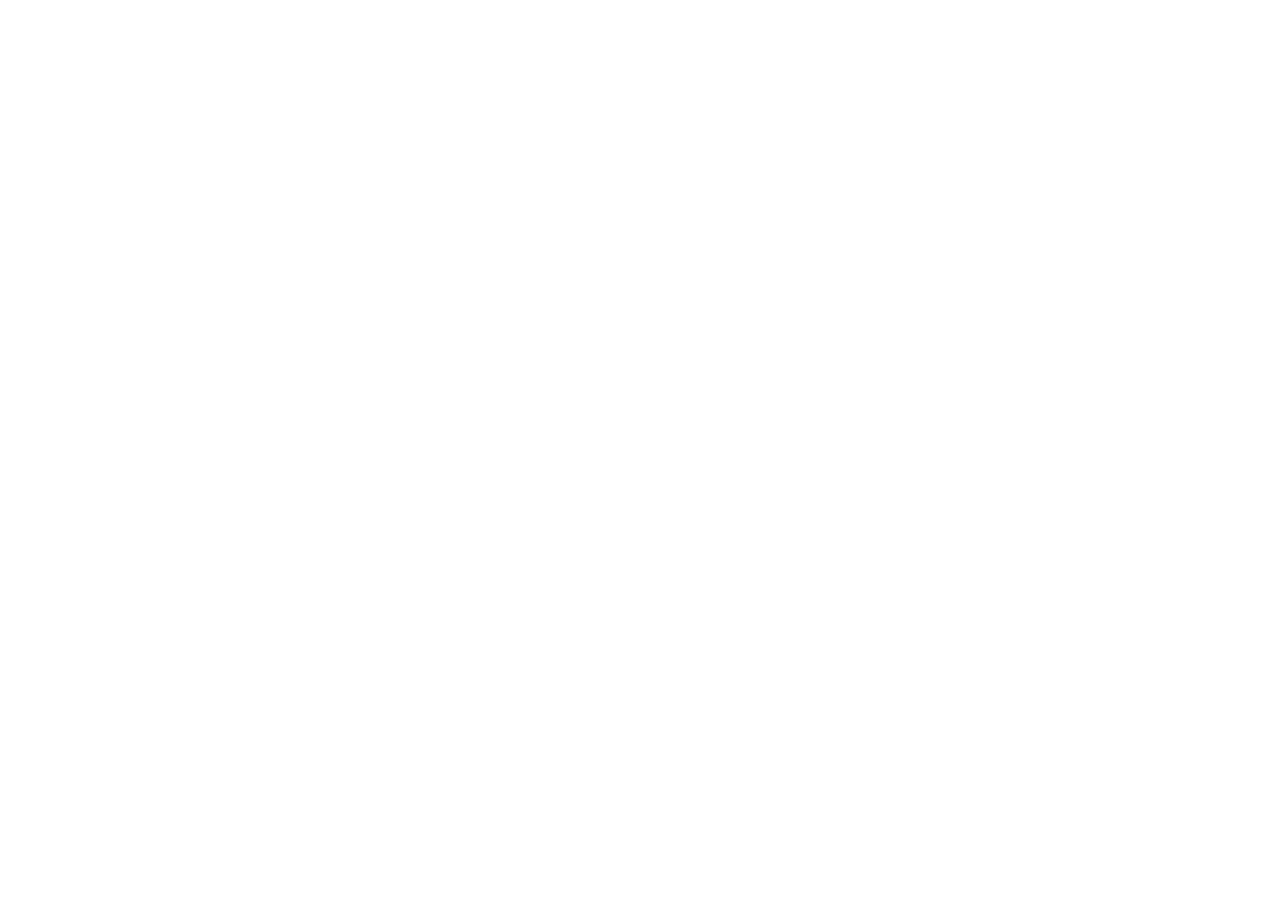
==== index.html @ 22cfd783 "first commit" ====
<!DOCTYPE html>
<html lang="fr">
<head>
    <meta charset="UTF-8">
    <meta http-equiv="X-UA-Compatible" content="IE=edge">
    <meta name="viewport" content="width=device-width, initial-scale=1.0">
    <title>Document</title>
</head>
<body>
    
</body>
</html>
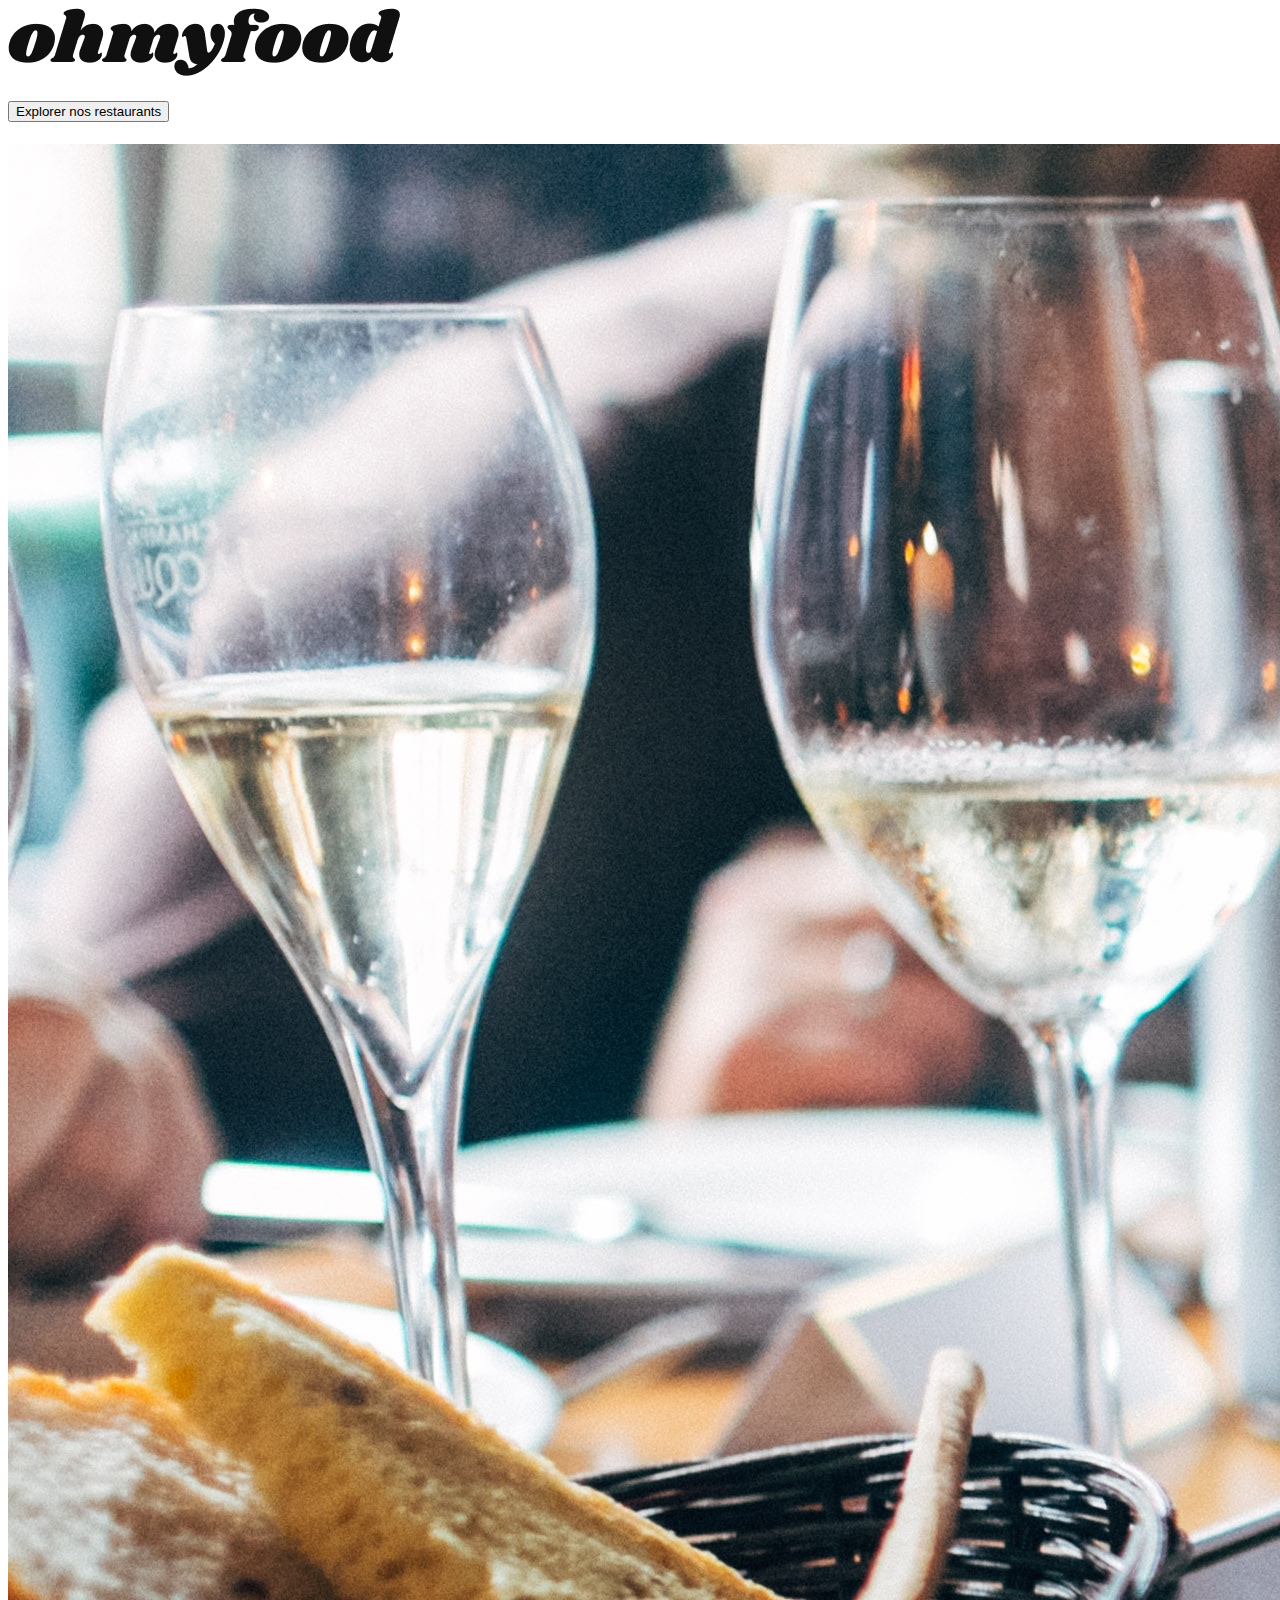
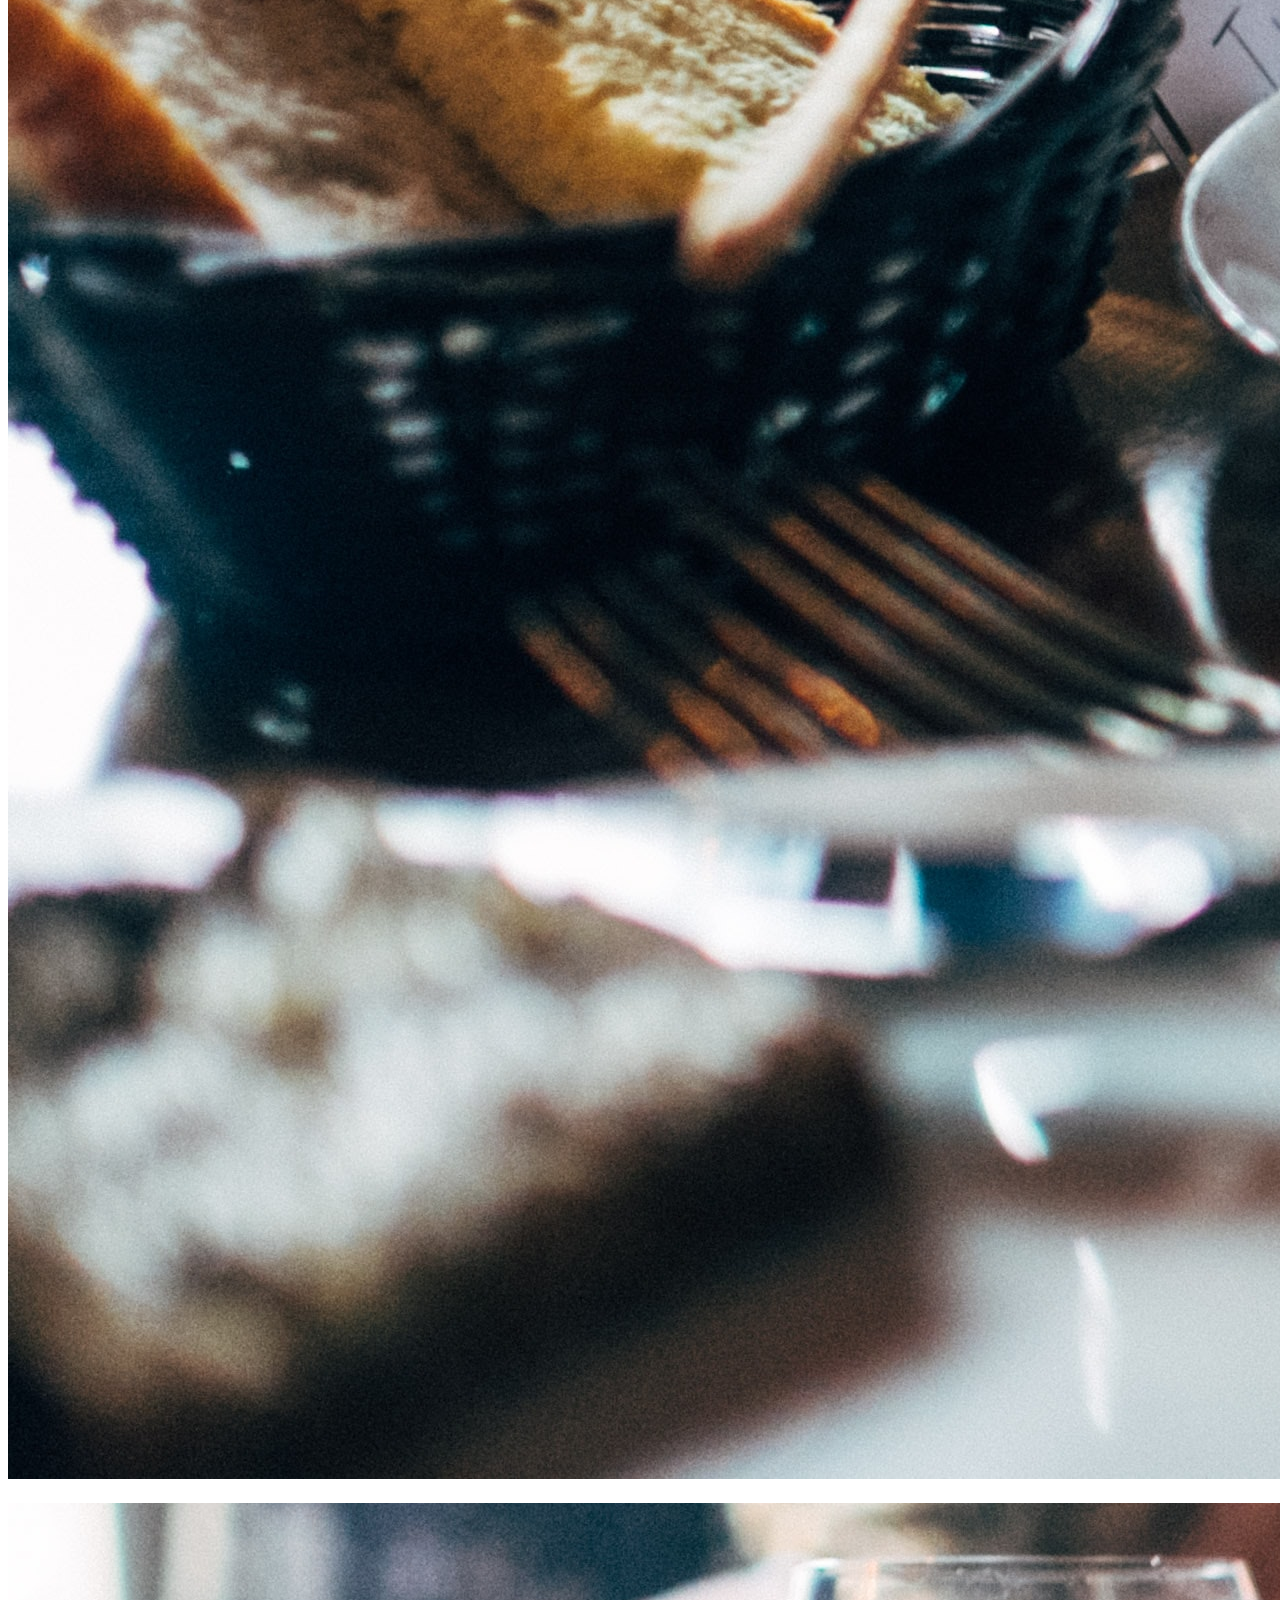
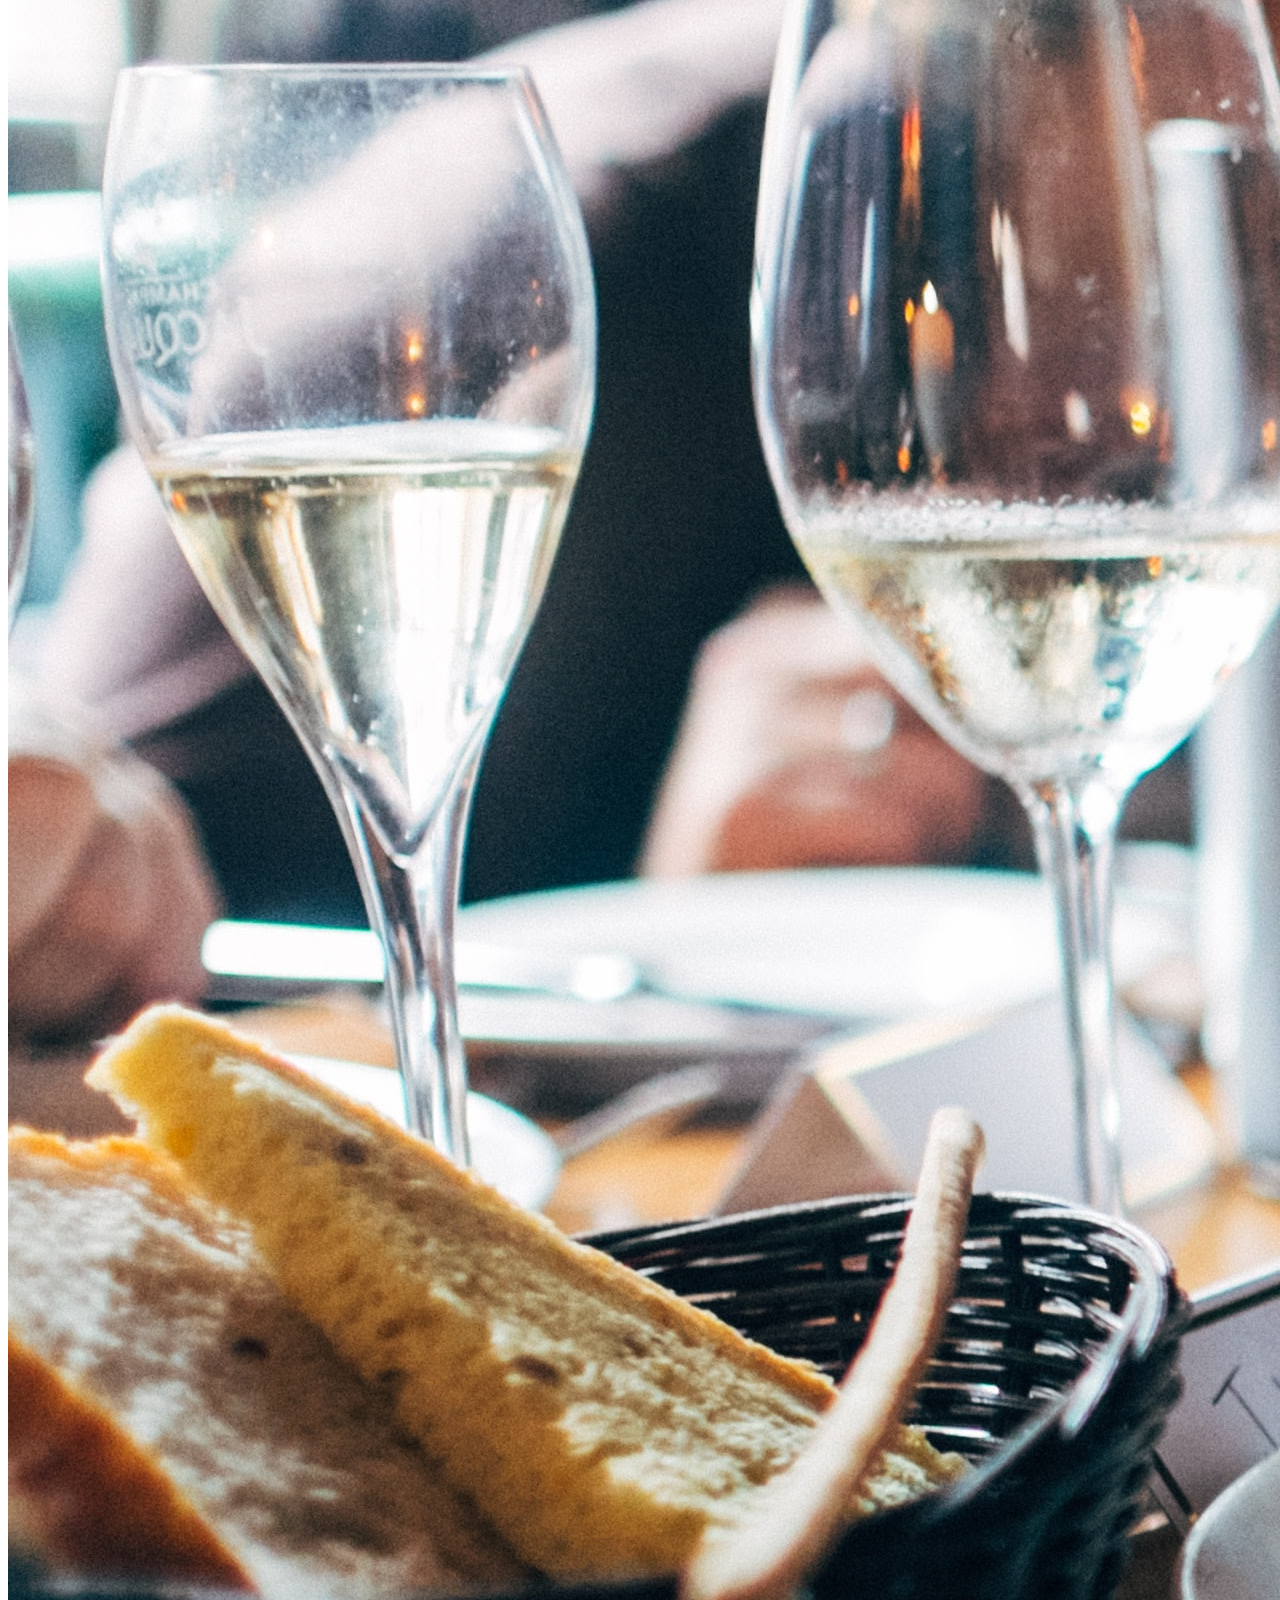
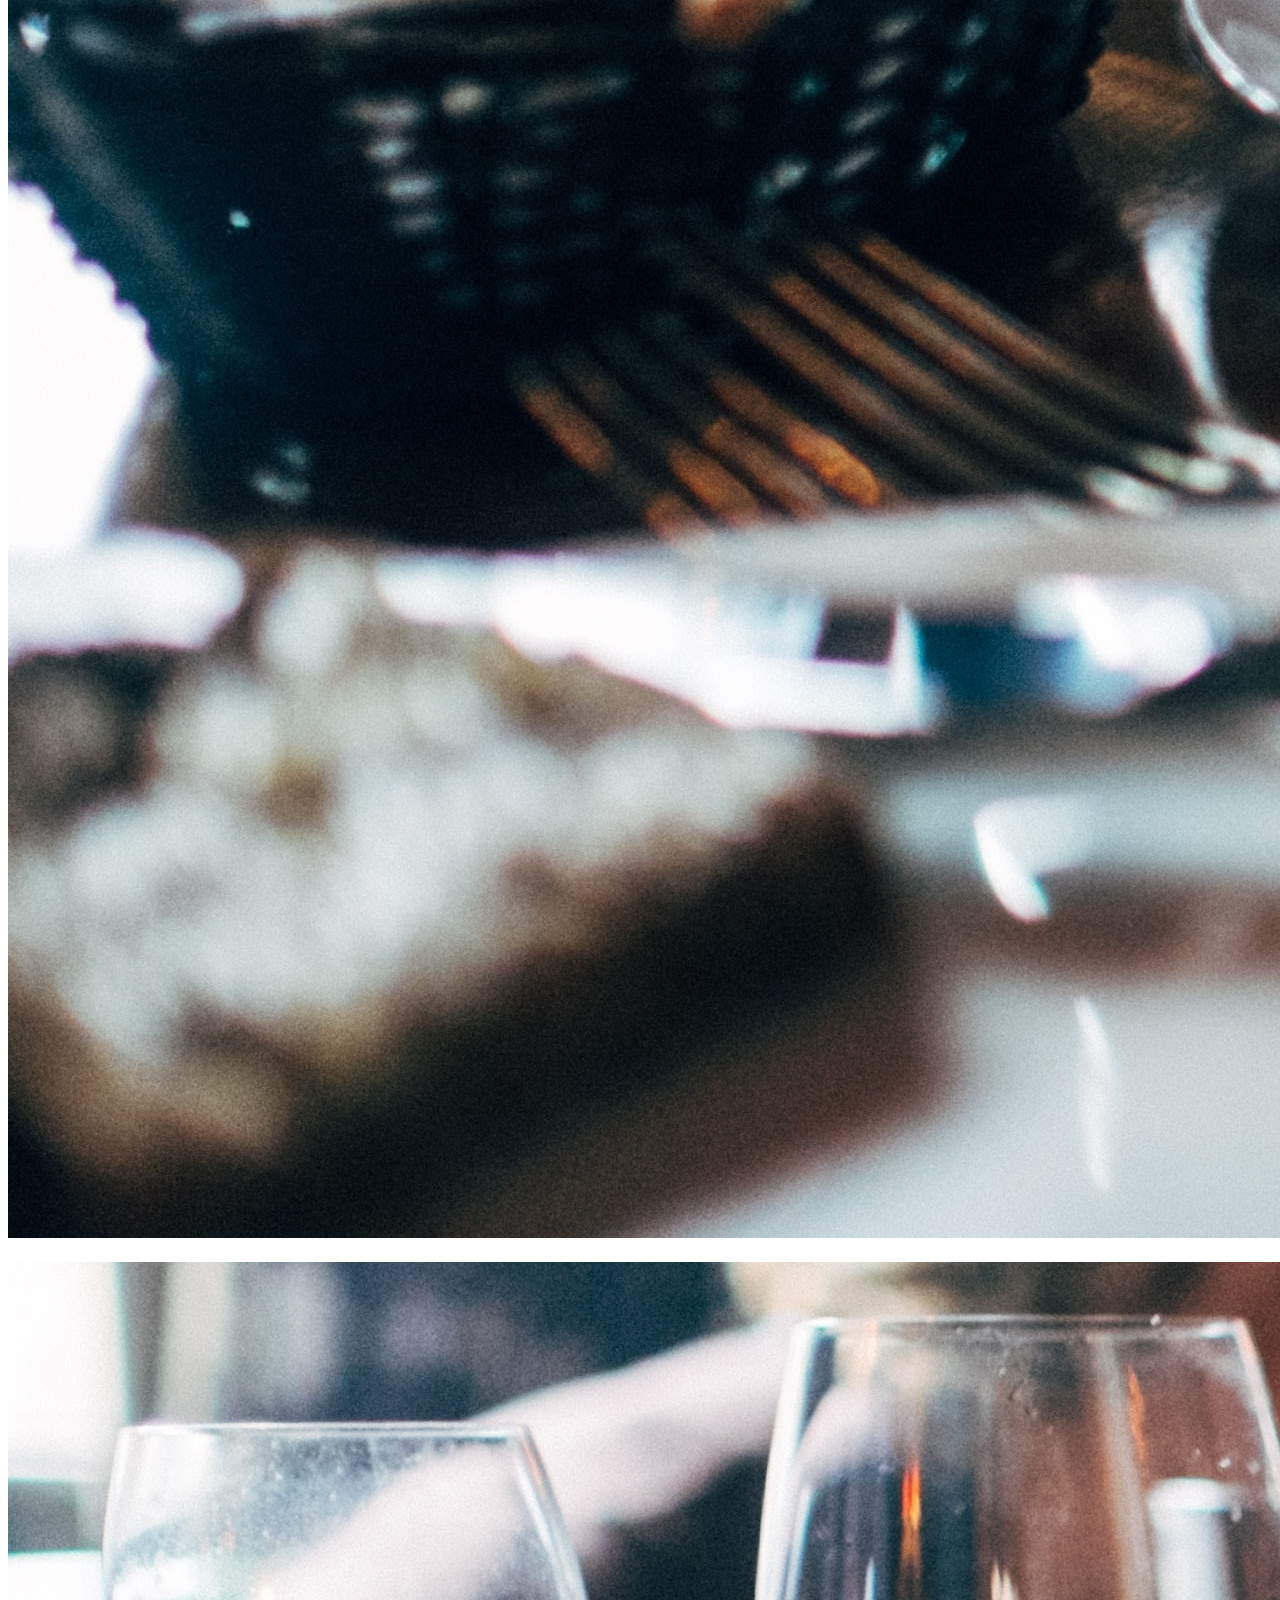
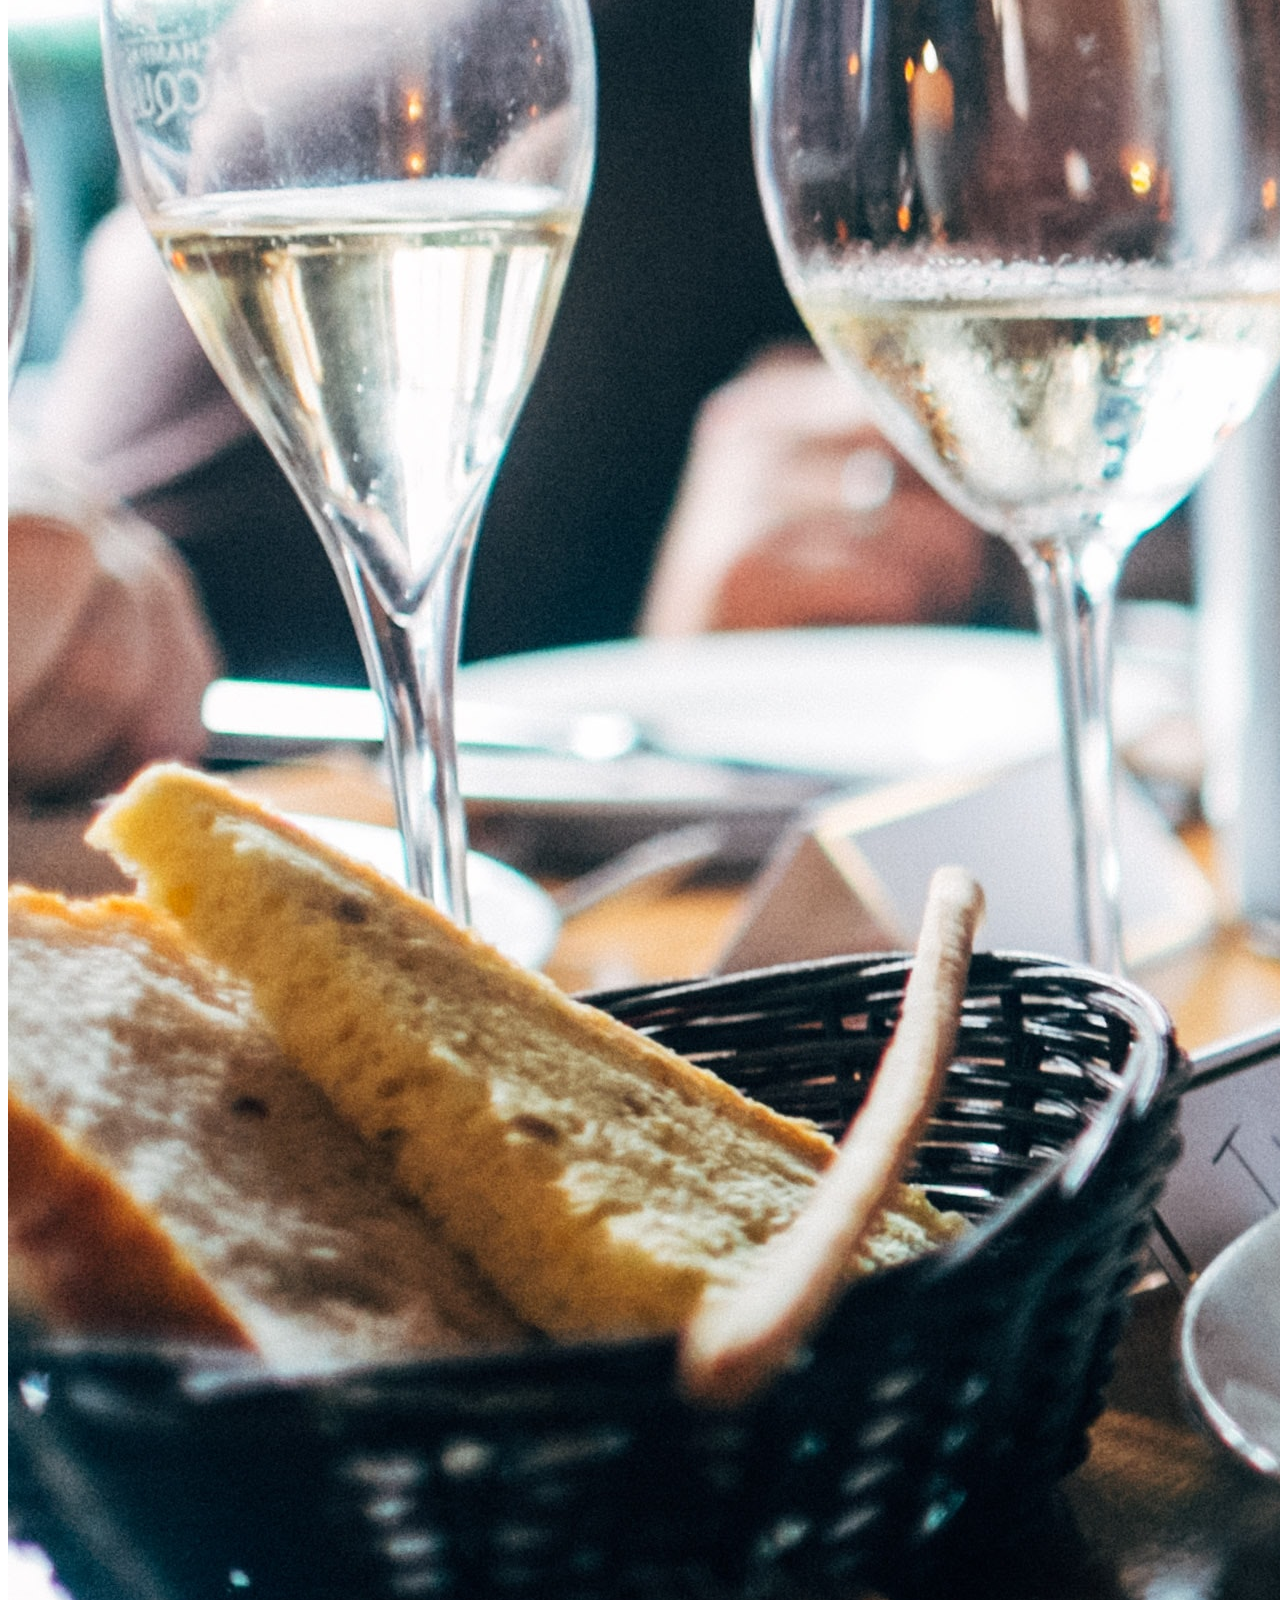
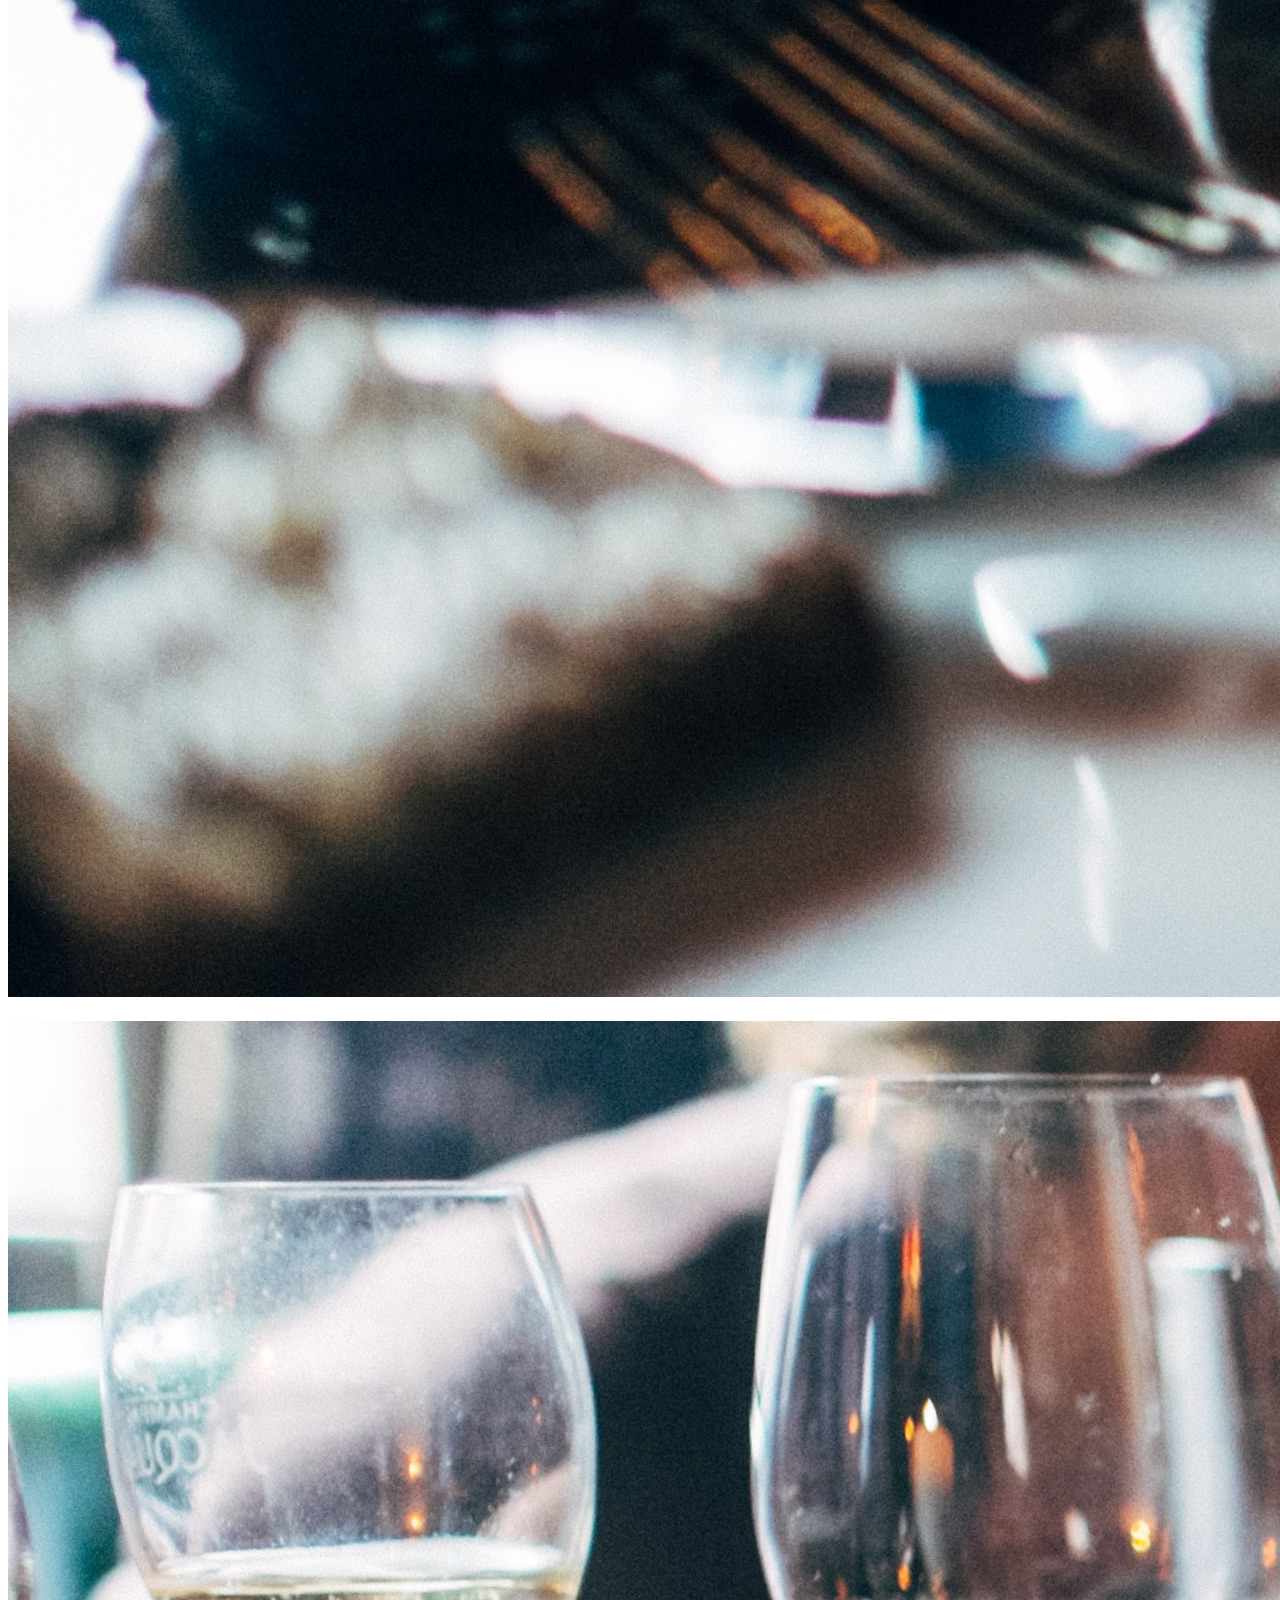
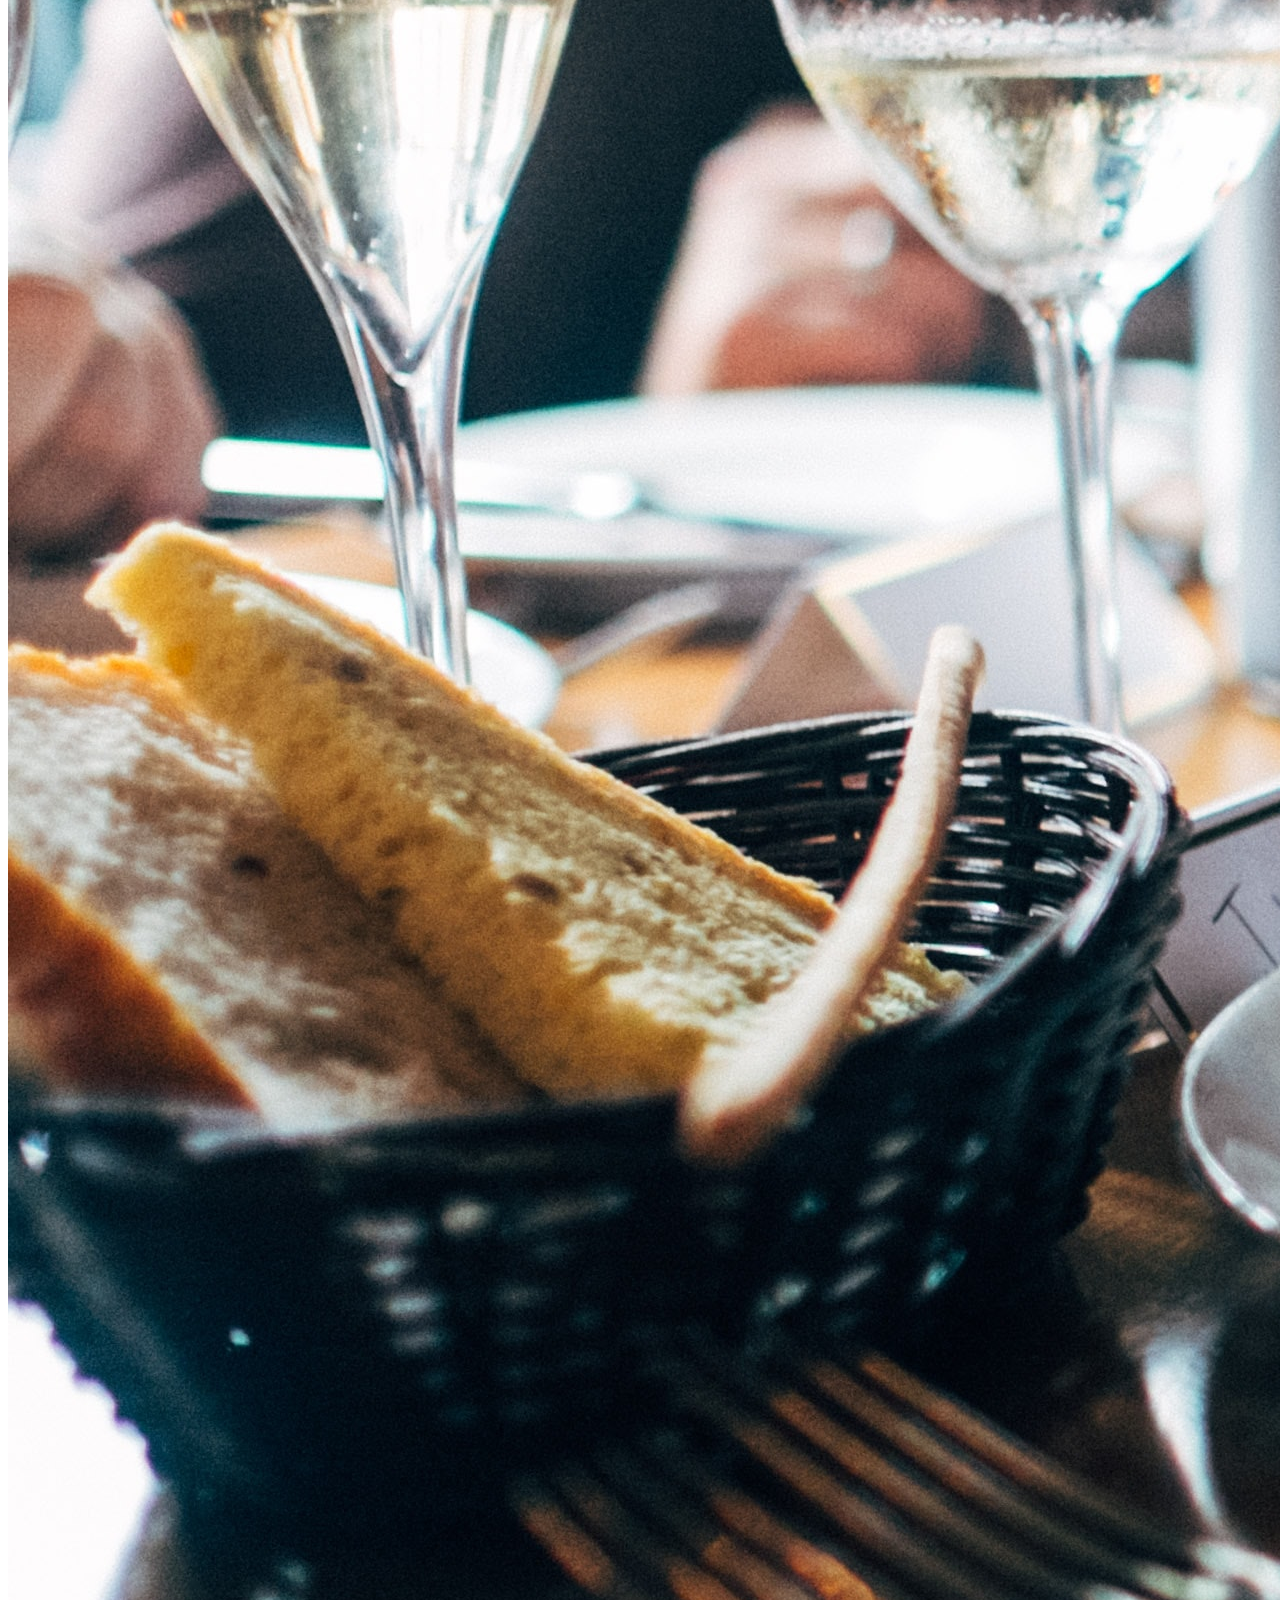
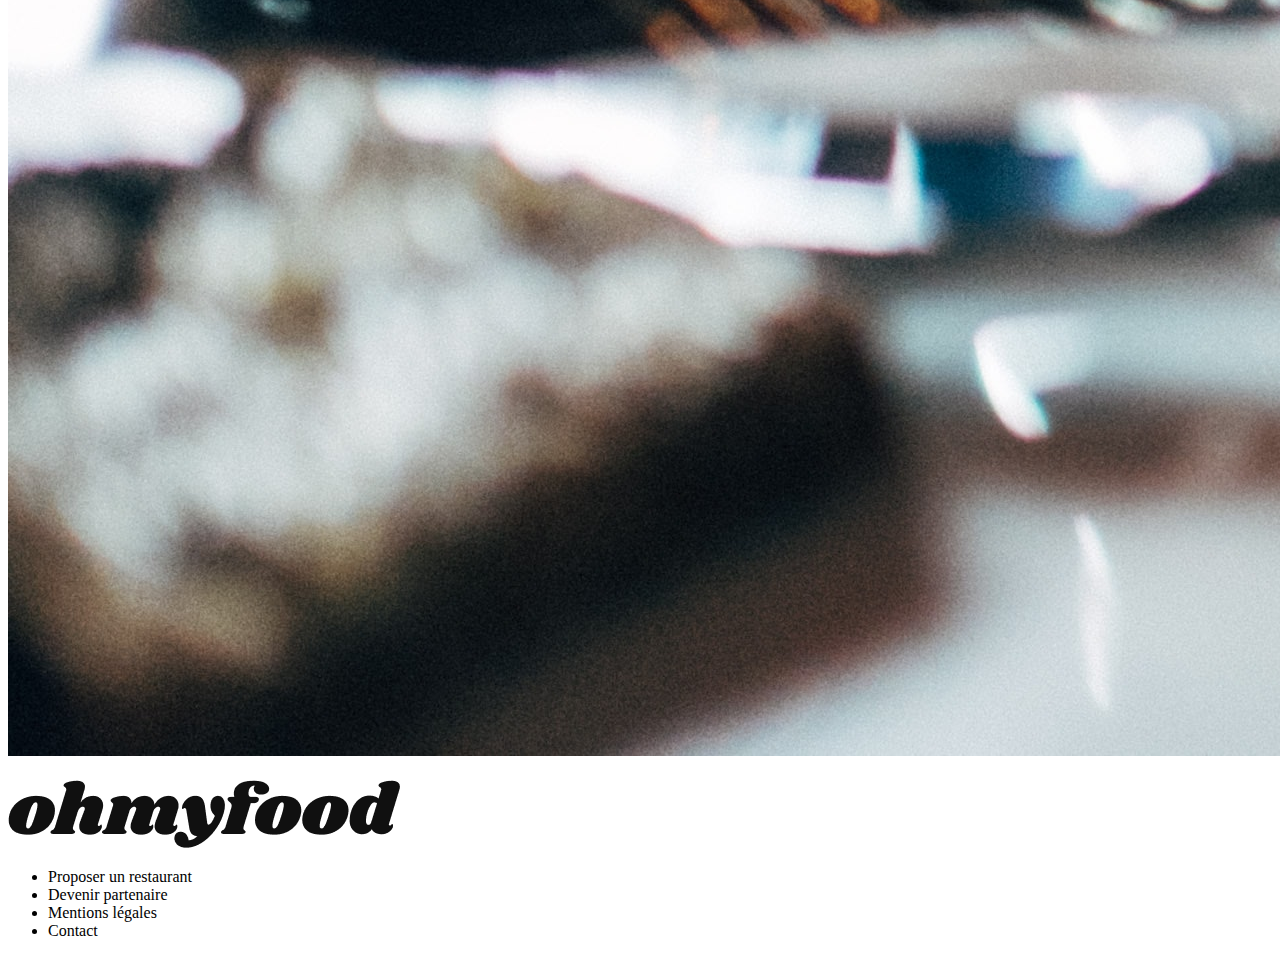
==== commit 1fba70b1: "html page principale en construction" ====
--- a/index.html
+++ b/index.html
@@ -4,9 +4,118 @@
     <meta charset="UTF-8">
     <meta http-equiv="X-UA-Compatible" content="IE=edge">
     <meta name="viewport" content="width=device-width, initial-scale=1.0">
-    <title>Document</title>
+    <link type="text/css" rel="stylesheet" href="style.css">
+    <title>ohmyfood</title>
 </head>
 <body>
+<header>
+    <img src="images/logo/ohmyfood.png" alt="Logo ohmyfood">
+</header>
+<section id="decouvrir">
+    <div id="explorer">
+        <div id="paris">
+            <div id="svglocalisation"></div>
+            <p id="texte1"></p>
+        </div>
+        <div id="reservez">
+            <h1 class="titre1"></h1>
+            <p class="texte2"></p>
+            <button class="bouton1">Explorer nos restaurants</button>
+        </div>
+    </div>
+    <div class="fonctionnement">
+        <h1 class="titre1"></h1>
+        <div class="fonctionnement__etiquette">
+            <div class="fonctionnement__numero"></div>
+            <div class="fonctionnement__svg"></div>
+            <p class="fonctionnement__texte"></p>
+        </div>
+        <div class="fonctionnement__etiquette">
+            <div class="fonctionnement__numero"></div>
+            <div class="fonctionnement__svg"></div>
+            <p class="fonctionnement__texte"></p>
+        </div>
+        <div class="fonctionnement__etiquette">
+            <div class="fonctionnement__numero"></div>
+            <div class="fonctionnement__svg"></div>
+            <p class="fonctionnement__texte"></p>
+        </div>
+    </div>
+</section>
+<section id="restaurants">
+    <h1 class="titre1"></h1>
+    <div class="restaurant">
+        <div class="restaurant__image">
+            <img src="images/restaurants/jay-wennington-N_Y88TWmGwA-unsplash.jpg" alt="restaurant La palette du goût">
+            <div class="retaurant__nouveau">
+                <p class="texte3"></p>
+            </div>
+        </div>
+        <div class="restaurant__description">
+            <div class="restaurant__partietexte">
+                <h2 class="restaurant__titre"></h2>
+                <p class="restaurant__texte"></p>
+            </div>
+            <div class="restaurant__coeur"></div>
+        </div>
+    </div>
+    <div class="restaurant">
+        <div class="restaurant__image">
+            <img src="images/restaurants/jay-wennington-N_Y88TWmGwA-unsplash.jpg" alt="restaurant La palette du goût">
+            <div class="retaurant__nouveau">
+                <p class="texte3"></p>
+            </div>
+        </div>
+        <div class="restaurant__description">
+            <div class="restaurant__partietexte">
+                <h2 class="restaurant__titre"></h2>
+                <p class="restaurant__texte"></p>
+            </div>
+            <div class="restaurant__coeur"></div>
+        </div>
+    </div>
+    <div class="restaurant">
+        <div class="restaurant__image">
+            <img src="images/restaurants/jay-wennington-N_Y88TWmGwA-unsplash.jpg" alt="restaurant La palette du goût">
+            <div class="retaurant__nouveau">
+                <p class="texte3"></p>
+            </div>
+        </div>
+        <div class="restaurant__description">
+            <div class="restaurant__partietexte">
+                <h2 class="restaurant__titre"></h2>
+                <p class="restaurant__texte"></p>
+            </div>
+            <div class="restaurant__coeur"></div>
+        </div>
+    </div>
+    <div class="restaurant">
+        <div class="restaurant__image">
+            <img src="images/restaurants/jay-wennington-N_Y88TWmGwA-unsplash.jpg" alt="restaurant La palette du goût">
+            <div class="retaurant__nouveau">
+                <p class="texte3"></p>
+            </div>
+        </div>
+        <div class="restaurant__description">
+            <div class="restaurant__partietexte">
+                <h2 class="restaurant__titre"></h2>
+                <p class="restaurant__texte"></p>
+            </div>
+            <div class="restaurant__coeur"></div>
+        </div>
+    </div>
+</section>
+<footer>
+    <img class="footer__logo" src="images/logo/ohmyfood.png" alt="logo bas de page">
+    <div class="footer__texte">
+        <ul>
+            <li>Proposer un restaurant</li>
+            <li>Devenir partenaire</li>
+            <li>Mentions légales</li>
+            <li>Contact</li>
+        </ul>
+    </div>
+</footer>
     
 </body>
 </html>--- a/style.css
+++ b/style.css
@@ -0,0 +1 @@
+/* No CSS *//*# sourceMappingURL=style.css.map */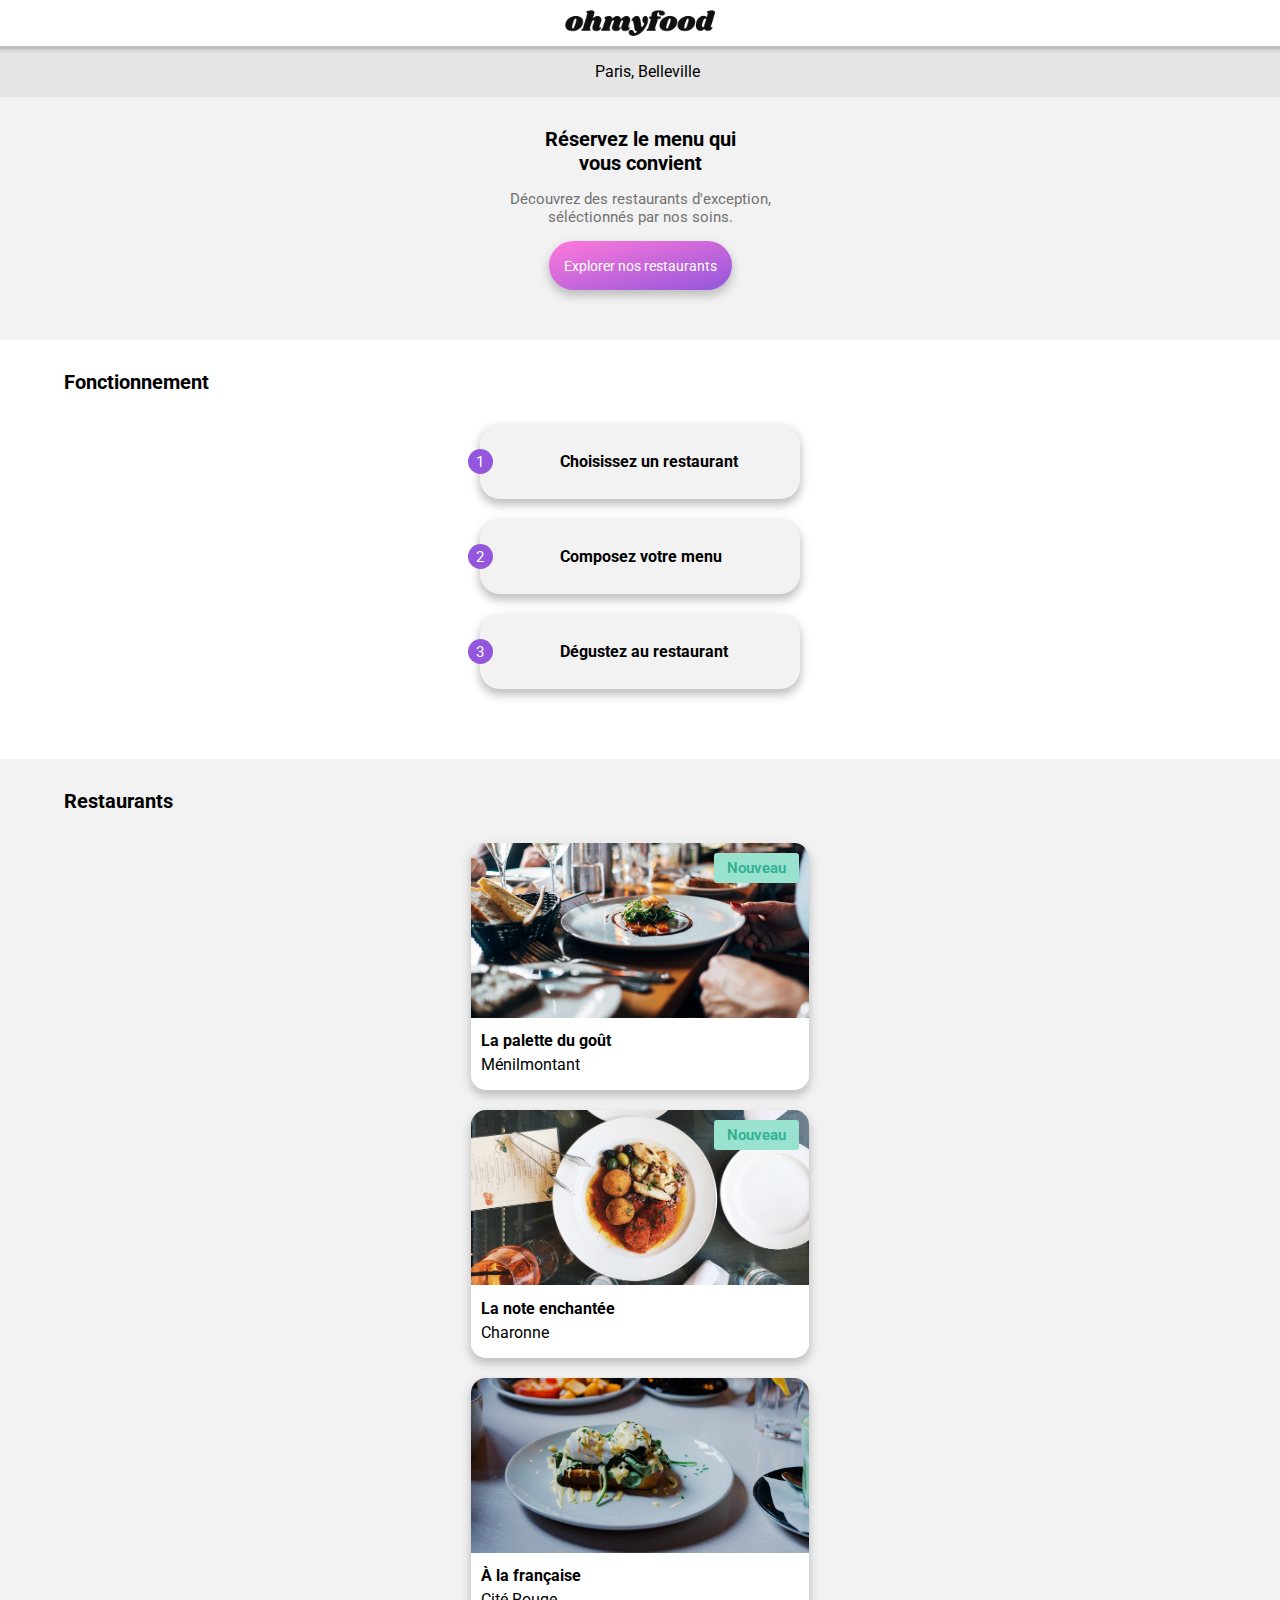
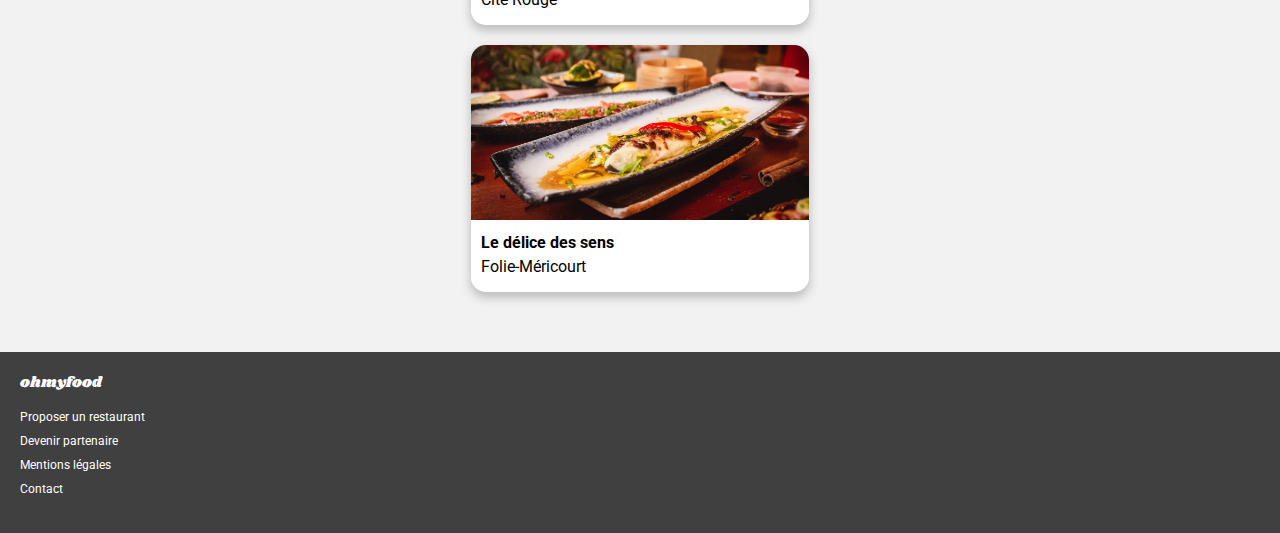
==== commit 9e329658: "fin de la page principale sans animation" ====
--- a/index.html
+++ b/index.html
@@ -4,113 +4,125 @@
     <meta charset="UTF-8">
     <meta http-equiv="X-UA-Compatible" content="IE=edge">
     <meta name="viewport" content="width=device-width, initial-scale=1.0">
+    <title>ohmyfood</title>
+    <link rel="preconnect" href="https://fonts.googleapis.com">
+    <link rel="preconnect" href="https://fonts.gstatic.com" crossorigin>
+    <link href="https://fonts.googleapis.com/css2?family=Shrikhand&display=swap" rel="stylesheet">
+    <link rel="preconnect" href="https://fonts.googleapis.com">
+    <link rel="preconnect" href="https://fonts.gstatic.com" crossorigin>
+    <link href="https://fonts.googleapis.com/css2?family=Roboto&display=swap" rel="stylesheet">
     <link type="text/css" rel="stylesheet" href="style.css">
-    <title>ohmyfood</title>
+    <link rel="stylesheet" href="https://use.fontawesome.com/releases/v5.15.3/css/all.css" integrity="sha384-SZXxX4whJ79/gErwcOYf+zWLeJdY/qpuqC4cAa9rOGUstPomtqpuNWT9wdPEn2fk" crossorigin="anonymous">
+    
 </head>
 <body>
 <header>
-    <img src="images/logo/ohmyfood.png" alt="Logo ohmyfood">
+    <img class="logoohmyfood" src="images/logo/ohmyfood.png" alt="Logo ohmyfood">
 </header>
 <section id="decouvrir">
     <div id="explorer">
         <div id="paris">
-            <div id="svglocalisation"></div>
-            <p id="texte1"></p>
+            <div id="svglocalisation"><i class="fas fa-map-marker-alt"></i></div>
+            <p class="texte1"> Paris, Belleville</p>
         </div>
         <div id="reservez">
-            <h1 class="titre1"></h1>
-            <p class="texte2"></p>
-            <button class="bouton1">Explorer nos restaurants</button>
+            <h1 class="titre1--centre">Réservez le menu qui vous convient</h1>
+            <p class="texte2">Découvrez des restaurants d'exception, séléctionnés par nos soins.</p>
+            <div class="bouton">
+                <a href="#" class="bouton__lien">Explorer nos restaurants</a>
+            </div>
         </div>
     </div>
     <div class="fonctionnement">
-        <h1 class="titre1"></h1>
+        <h1 class="titre1--noncentre">Fonctionnement</h1>
         <div class="fonctionnement__etiquette">
-            <div class="fonctionnement__numero"></div>
-            <div class="fonctionnement__svg"></div>
-            <p class="fonctionnement__texte"></p>
+            <div class="fonctionnement__numero"><p class="fonctionnement__numero--p">1</p></div>
+            <div class="fonctionnement__svg"><i class="fas fa-mobile-alt"></i></div>
+            <p class="fonctionnement__texte">Choisissez un restaurant</p>
         </div>
         <div class="fonctionnement__etiquette">
-            <div class="fonctionnement__numero"></div>
-            <div class="fonctionnement__svg"></div>
-            <p class="fonctionnement__texte"></p>
+            <div class="fonctionnement__numero"><p class="fonctionnement__numero--p">2</p></div>
+            <div class="fonctionnement__svg"><i class="fas fa-list"></i></div>
+            <p class="fonctionnement__texte">Composez votre menu</p>
         </div>
         <div class="fonctionnement__etiquette">
-            <div class="fonctionnement__numero"></div>
-            <div class="fonctionnement__svg"></div>
-            <p class="fonctionnement__texte"></p>
+            <div class="fonctionnement__numero"><p class="fonctionnement__numero--p">3</p></div>
+            <div class="fonctionnement__svg"><i class="fas fa-store"></i></div>
+            <p class="fonctionnement__texte">Dégustez au restaurant</p>
         </div>
     </div>
 </section>
 <section id="restaurants">
-    <h1 class="titre1"></h1>
+    <h1 class="titre1--noncentre">Restaurants</h1>
     <div class="restaurant">
-        <div class="restaurant__image">
-            <img src="images/restaurants/jay-wennington-N_Y88TWmGwA-unsplash.jpg" alt="restaurant La palette du goût">
-            <div class="retaurant__nouveau">
-                <p class="texte3"></p>
+        <a class="restaurant__lien" href="la_palette_du_gout.html">
+            <div class="restaurant__image">
+                <img class="image1" src="images/restaurants/jay-wennington-N_Y88TWmGwA-unsplash.jpg" alt="Restaurant la palette du goût">
+                <div class="restaurant__nouveau">
+                    <p class="texte3">Nouveau</p>
+                </div>
             </div>
-        </div>
-        <div class="restaurant__description">
-            <div class="restaurant__partietexte">
-                <h2 class="restaurant__titre"></h2>
-                <p class="restaurant__texte"></p>
+            <div class="restaurant__description">
+                <div class="restaurant__partietexte">
+                    <h2 class="restaurant__titre">La palette du goût</h2>
+                    <p class="restaurant__texte">Ménilmontant</p>
+                </div>
+                <div class="restaurant__coeur"><span><i class="fas fa-heart"></i></span></div>
             </div>
-            <div class="restaurant__coeur"></div>
-        </div>
+        </a>
     </div>
     <div class="restaurant">
-        <div class="restaurant__image">
-            <img src="images/restaurants/jay-wennington-N_Y88TWmGwA-unsplash.jpg" alt="restaurant La palette du goût">
-            <div class="retaurant__nouveau">
-                <p class="texte3"></p>
+        <a class="restaurant__lien" href="la_note_enchantee.html">
+            <div class="restaurant__image">
+                <img class="image2" src="images/restaurants/stil-u2Lp8tXIcjw-unsplash.jpg" alt="Restaurant la palette du goût">
+                <div class="restaurant__nouveau">
+                    <p class="texte3">Nouveau</p>
+                </div>
             </div>
-        </div>
-        <div class="restaurant__description">
-            <div class="restaurant__partietexte">
-                <h2 class="restaurant__titre"></h2>
-                <p class="restaurant__texte"></p>
+            <div class="restaurant__description">
+                <div class="restaurant__partietexte">
+                    <h2 class="restaurant__titre">La note enchantée</h2>
+                    <p class="restaurant__texte">Charonne</p>
+                </div>
+                <div class="restaurant__coeur"><span><i class="fas fa-heart"></i></span></div>
             </div>
-            <div class="restaurant__coeur"></div>
-        </div>
+        </a>
     </div>
     <div class="restaurant">
-        <div class="restaurant__image">
-            <img src="images/restaurants/jay-wennington-N_Y88TWmGwA-unsplash.jpg" alt="restaurant La palette du goût">
-            <div class="retaurant__nouveau">
-                <p class="texte3"></p>
+        <a class="restaurant__lien" href="a_la_francaise.html">
+            <div class="restaurant__image">
+                <img class="image1" src="images/restaurants/toa-heftiba-DQKerTsQwi0-unsplash.jpg" alt="Restaurant la palette du goût">
             </div>
-        </div>
-        <div class="restaurant__description">
-            <div class="restaurant__partietexte">
-                <h2 class="restaurant__titre"></h2>
-                <p class="restaurant__texte"></p>
+            <div class="restaurant__description">
+                <div class="restaurant__partietexte">
+                    <h2 class="restaurant__titre">À la française</h2>
+                    <p class="restaurant__texte">Cité Rouge</p>
+                </div>
+                <div class="restaurant__coeur"><span><i class="fas fa-heart"></i></span></div>
             </div>
-            <div class="restaurant__coeur"></div>
-        </div>
+        </a>
     </div>
     <div class="restaurant">
-        <div class="restaurant__image">
-            <img src="images/restaurants/jay-wennington-N_Y88TWmGwA-unsplash.jpg" alt="restaurant La palette du goût">
-            <div class="retaurant__nouveau">
-                <p class="texte3"></p>
+        <a class="restaurant__lien" href="le_delice_des_sens.html">
+            <div class="restaurant__image">
+                <img class="image1" src="images/restaurants/louis-hansel-shotsoflouis-qNBGVyOCY8Q-unsplash.jpg" alt="Restaurant la palette du goût">
             </div>
-        </div>
-        <div class="restaurant__description">
-            <div class="restaurant__partietexte">
-                <h2 class="restaurant__titre"></h2>
-                <p class="restaurant__texte"></p>
+            <div class="restaurant__description">
+                <div class="restaurant__partietexte">
+                    <h2 class="restaurant__titre">Le délice des sens</h2>
+                    <p class="restaurant__texte">Folie-Méricourt</p>
+                </div>
+                <div class="restaurant__coeur"><span><i class="far fa-heart"></i></span></div>
             </div>
-            <div class="restaurant__coeur"></div>
-        </div>
+        </a>
     </div>
 </section>
 <footer>
-    <img class="footer__logo" src="images/logo/ohmyfood.png" alt="logo bas de page">
     <div class="footer__texte">
-        <ul>
-            <li>Proposer un restaurant</li>
-            <li>Devenir partenaire</li>
+        <h1 class="titreohmyfood">ohmyfood</h1>
+        <ul class="liste">
+            <li><i class="fas fa-utensils"></i> Proposer un restaurant</li>
+            <li><i class="fas fa-hands-helping"></i> Devenir partenaire</li>
             <li>Mentions légales</li>
             <li>Contact</li>
         </ul>
--- a/style.css
+++ b/style.css
@@ -1 +1,443 @@
-/* No CSS *//*# sourceMappingURL=style.css.map */+/*     couleurs      */
+/*        MIXINS         */
+/*       polices        */
+/*       PAGE PRINCIPALE            */
+body {
+  width: 100%;
+  padding: 0px;
+  margin: 0px;
+  font-family: "Roboto";
+}
+
+header {
+  display: -webkit-box;
+  display: -ms-flexbox;
+  display: flex;
+  -webkit-box-pack: center;
+      -ms-flex-pack: center;
+          justify-content: center;
+  -webkit-box-align: center;
+      -ms-flex-align: center;
+          align-items: center;
+}
+
+.logoohmyfood {
+  width: 150px;
+  padding-top: 10px;
+  padding-bottom: 10px;
+}
+
+#decouvrir {
+  display: -webkit-box;
+  display: -ms-flexbox;
+  display: flex;
+  -webkit-box-orient: vertical;
+  -webkit-box-direction: normal;
+      -ms-flex-direction: column;
+          flex-direction: column;
+  -webkit-box-pack: start;
+      -ms-flex-pack: start;
+          justify-content: flex-start;
+  justify-items: center;
+  width: 100%;
+}
+
+#explorer {
+  display: -webkit-box;
+  display: -ms-flexbox;
+  display: flex;
+  -webkit-box-orient: vertical;
+  -webkit-box-direction: normal;
+      -ms-flex-direction: column;
+          flex-direction: column;
+  -webkit-box-pack: center;
+      -ms-flex-pack: center;
+          justify-content: center;
+  -webkit-box-align: center;
+      -ms-flex-align: center;
+          align-items: center;
+}
+
+#paris {
+  width: 100%;
+  display: -webkit-box;
+  display: -ms-flexbox;
+  display: flex;
+  -webkit-box-orient: horizontal;
+  -webkit-box-direction: normal;
+      -ms-flex-direction: row;
+          flex-direction: row;
+  -webkit-box-pack: center;
+      -ms-flex-pack: center;
+          justify-content: center;
+  -webkit-box-align: center;
+      -ms-flex-align: center;
+          align-items: center;
+  background: -webkit-gradient(linear, left top, left bottom, color-stop(5%, #bfbfbf), color-stop(7%), color-stop(15%, #e5e5e5));
+  background: linear-gradient(#bfbfbf 5%, 7%, #e5e5e5 15%);
+}
+
+#svglocalisation {
+  padding-right: 15px;
+}
+
+.texte1 {
+  display: inline-block;
+  text-align: center;
+}
+
+#reservez {
+  display: -webkit-box;
+  display: -ms-flexbox;
+  display: flex;
+  -webkit-box-orient: vertical;
+  -webkit-box-direction: normal;
+      -ms-flex-direction: column;
+          flex-direction: column;
+  -webkit-box-pack: center;
+      -ms-flex-pack: center;
+          justify-content: center;
+  -webkit-box-align: center;
+      -ms-flex-align: center;
+          align-items: center;
+  width: 100%;
+  background: #F2F2F2;
+  padding-bottom: 50px;
+}
+
+.titre1--centre {
+  display: inline-block;
+  text-align: center;
+  width: 200px;
+  margin-top: 30px;
+  margin-bottom: 0px;
+  font-size: 20px;
+  font-weight: bolder;
+  color: black;
+}
+
+.texte2 {
+  display: inline-block;
+  text-align: center;
+  width: 300px;
+  color: #737373;
+  font-size: 15px;
+}
+
+.bouton {
+  background: -webkit-gradient(linear, left top, right bottom, from(#FF79DA), to(#9356DC));
+  background: linear-gradient(to bottom right, #FF79DA, #9356DC);
+  padding: 15px 15px 15px 15px;
+  border-radius: 50px;
+  -webkit-box-shadow: 0px 5px 10px 1px #bfbfbf;
+          box-shadow: 0px 5px 10px 1px #bfbfbf;
+}
+
+.bouton__lien {
+  color: white;
+  text-decoration: none;
+  font-size: 14px;
+}
+
+.fonctionnement {
+  width: 100%;
+  display: -webkit-box;
+  display: -ms-flexbox;
+  display: flex;
+  -webkit-box-orient: vertical;
+  -webkit-box-direction: normal;
+      -ms-flex-direction: column;
+          flex-direction: column;
+  -webkit-box-pack: center;
+      -ms-flex-pack: center;
+          justify-content: center;
+  -webkit-box-align: center;
+      -ms-flex-align: center;
+          align-items: center;
+  padding-bottom: 50px;
+}
+
+.fonctionnement__etiquette {
+  position: relative;
+  display: -webkit-box;
+  display: -ms-flexbox;
+  display: flex;
+  -webkit-box-orient: horizontal;
+  -webkit-box-direction: normal;
+      -ms-flex-direction: row;
+          flex-direction: row;
+  -webkit-box-align: center;
+      -ms-flex-align: center;
+          align-items: center;
+  background-color: #F2F2F2;
+  -webkit-box-shadow: 0px 5px 10px 1px #bfbfbf;
+          box-shadow: 0px 5px 10px 1px #bfbfbf;
+  border-radius: 20px;
+  height: 75px;
+  margin-bottom: 20px;
+}
+
+.fonctionnement__etiquette:hover .fonctionnement__svg {
+  color: #9356DC;
+}
+
+.fonctionnement__etiquette:hover {
+  background-color: #f2eafb;
+}
+
+.fonctionnement__numero {
+  position: absolute;
+  top: 25px;
+  left: -12.5px;
+  display: -webkit-inline-box;
+  display: -ms-inline-flexbox;
+  display: inline-flex;
+  -webkit-box-orient: horizontal;
+  -webkit-box-direction: normal;
+      -ms-flex-direction: row;
+          flex-direction: row;
+  -webkit-box-pack: center;
+      -ms-flex-pack: center;
+          justify-content: center;
+  -webkit-box-align: center;
+      -ms-flex-align: center;
+          align-items: center;
+  background-color: #9356DC;
+  height: 25px;
+  width: 25px;
+  border-radius: 50%;
+}
+
+.fonctionnement__numero--p {
+  color: white;
+  font-size: 15px;
+  margin: 0px;
+}
+
+.fonctionnement__svg {
+  display: -webkit-box;
+  display: -ms-flexbox;
+  display: flex;
+  -webkit-box-pack: center;
+      -ms-flex-pack: center;
+          justify-content: center;
+  -webkit-box-align: center;
+      -ms-flex-align: center;
+          align-items: center;
+  height: 20px;
+  width: 20px;
+  padding-left: 30px;
+  padding-right: 30px;
+  font-size: 20px;
+  color: #8c8c8c;
+}
+
+.fonctionnement__texte {
+  display: inline-block;
+  width: 240px;
+  font-size: 16px;
+  font-weight: bold;
+}
+
+.titre1--noncentre {
+  display: inline-block;
+  width: 90%;
+  margin-top: 30px;
+  margin-bottom: 30px;
+  font-size: 20px;
+  font-weight: bolder;
+  color: black;
+}
+
+#restaurants {
+  display: -webkit-box;
+  display: -ms-flexbox;
+  display: flex;
+  -webkit-box-orient: vertical;
+  -webkit-box-direction: normal;
+      -ms-flex-direction: column;
+          flex-direction: column;
+  -webkit-box-pack: center;
+      -ms-flex-pack: center;
+          justify-content: center;
+  -webkit-box-align: center;
+      -ms-flex-align: center;
+          align-items: center;
+  background-color: #F2F2F2;
+  padding-bottom: 40px;
+}
+
+.restaurant {
+  position: relative;
+  display: -webkit-box;
+  display: -ms-flexbox;
+  display: flex;
+  -webkit-box-orient: vertical;
+  -webkit-box-direction: normal;
+      -ms-flex-direction: column;
+          flex-direction: column;
+  width: 337.5px;
+  -webkit-box-shadow: 0px 5px 10px 1px #bfbfbf;
+          box-shadow: 0px 5px 10px 1px #bfbfbf;
+  border-radius: 15px;
+  margin-bottom: 20px;
+}
+
+.restaurant__lien {
+  text-decoration: none;
+}
+
+.restaurant__image {
+  border-top-left-radius: 15px;
+  border-top-right-radius: 15px;
+  width: 337.5px;
+  height: 175px;
+  overflow: hidden;
+}
+
+.restaurant__nouveau {
+  position: absolute;
+  top: 10px;
+  right: 10px;
+  display: -webkit-box;
+  display: -ms-flexbox;
+  display: flex;
+  -webkit-box-orient: horizontal;
+  -webkit-box-direction: normal;
+      -ms-flex-direction: row;
+          flex-direction: row;
+  -webkit-box-pack: center;
+      -ms-flex-pack: center;
+          justify-content: center;
+  -webkit-box-align: center;
+      -ms-flex-align: center;
+          align-items: center;
+  height: 30px;
+  width: 85px;
+  border-radius: 3px;
+  background-color: #99E2D0;
+}
+
+.restaurant__description {
+  width: 100%;
+  display: -webkit-box;
+  display: -ms-flexbox;
+  display: flex;
+  -webkit-box-orient: horizontal;
+  -webkit-box-direction: normal;
+      -ms-flex-direction: row;
+          flex-direction: row;
+  -webkit-box-pack: justify;
+      -ms-flex-pack: justify;
+          justify-content: space-between;
+  -webkit-box-align: center;
+      -ms-flex-align: center;
+          align-items: center;
+  background-color: white;
+  border-bottom-left-radius: 15px;
+  border-bottom-right-radius: 15px;
+}
+
+.restaurant__partietexte {
+  padding-left: 10px;
+}
+
+.restaurant__titre {
+  color: black;
+  display: inline-block;
+  width: 240px;
+  font-size: 16px;
+  font-weight: bold;
+  margin-bottom: 5px;
+}
+
+.restaurant__texte {
+  color: black;
+  margin-top: 0px;
+}
+
+.restaurant__coeur {
+  background: -webkit-gradient(linear, left top, right bottom, from(#FF79DA), to(#9356DC));
+  background: linear-gradient(to bottom right, #FF79DA, #9356DC);
+  background-clip: text;
+  -webkit-background-clip: text;
+  color: transparent;
+  font-size: 25px;
+  margin-right: 30px;
+}
+
+.texte3 {
+  text-align: center;
+  vertical-align: center;
+  color: #32b091;
+  font-size: 15px;
+  font-weight: 600;
+}
+
+.image1 {
+  width: 100%;
+  height: auto;
+  -o-object-fit: cover;
+     object-fit: cover;
+  -o-object-position: 0px -50px;
+     object-position: 0px -50px;
+}
+
+.image2 {
+  height: auto;
+  width: 100%;
+  -o-object-fit: cover;
+     object-fit: cover;
+  -o-object-position: 0px -150px;
+     object-position: 0px -150px;
+}
+
+footer {
+  display: -webkit-box;
+  display: -ms-flexbox;
+  display: flex;
+  -webkit-box-orient: vertical;
+  -webkit-box-direction: normal;
+      -ms-flex-direction: column;
+          flex-direction: column;
+  -webkit-box-pack: start;
+      -ms-flex-pack: start;
+          justify-content: flex-start;
+  -webkit-box-align: start;
+      -ms-flex-align: start;
+          align-items: flex-start;
+  background-color: #404040;
+  margin-top: 0px;
+  padding-top: 10px;
+  padding-left: 20px;
+}
+
+.titreohmyfood {
+  font-family: "Shrikhand";
+  color: white;
+  font-size: 15px;
+  font-weight: lighter;
+}
+
+.liste {
+  display: -webkit-box;
+  display: -ms-flexbox;
+  display: flex;
+  -webkit-box-orient: vertical;
+  -webkit-box-direction: normal;
+      -ms-flex-direction: column;
+          flex-direction: column;
+  -webkit-box-pack: start;
+      -ms-flex-pack: start;
+          justify-content: flex-start;
+  -webkit-box-align: start;
+      -ms-flex-align: start;
+          align-items: flex-start;
+  list-style-type: none;
+  color: white;
+  font-size: 12px;
+  padding-bottom: 20px;
+  padding-left: 0px;
+  line-height: 200%;
+}
+/*# sourceMappingURL=style.css.map */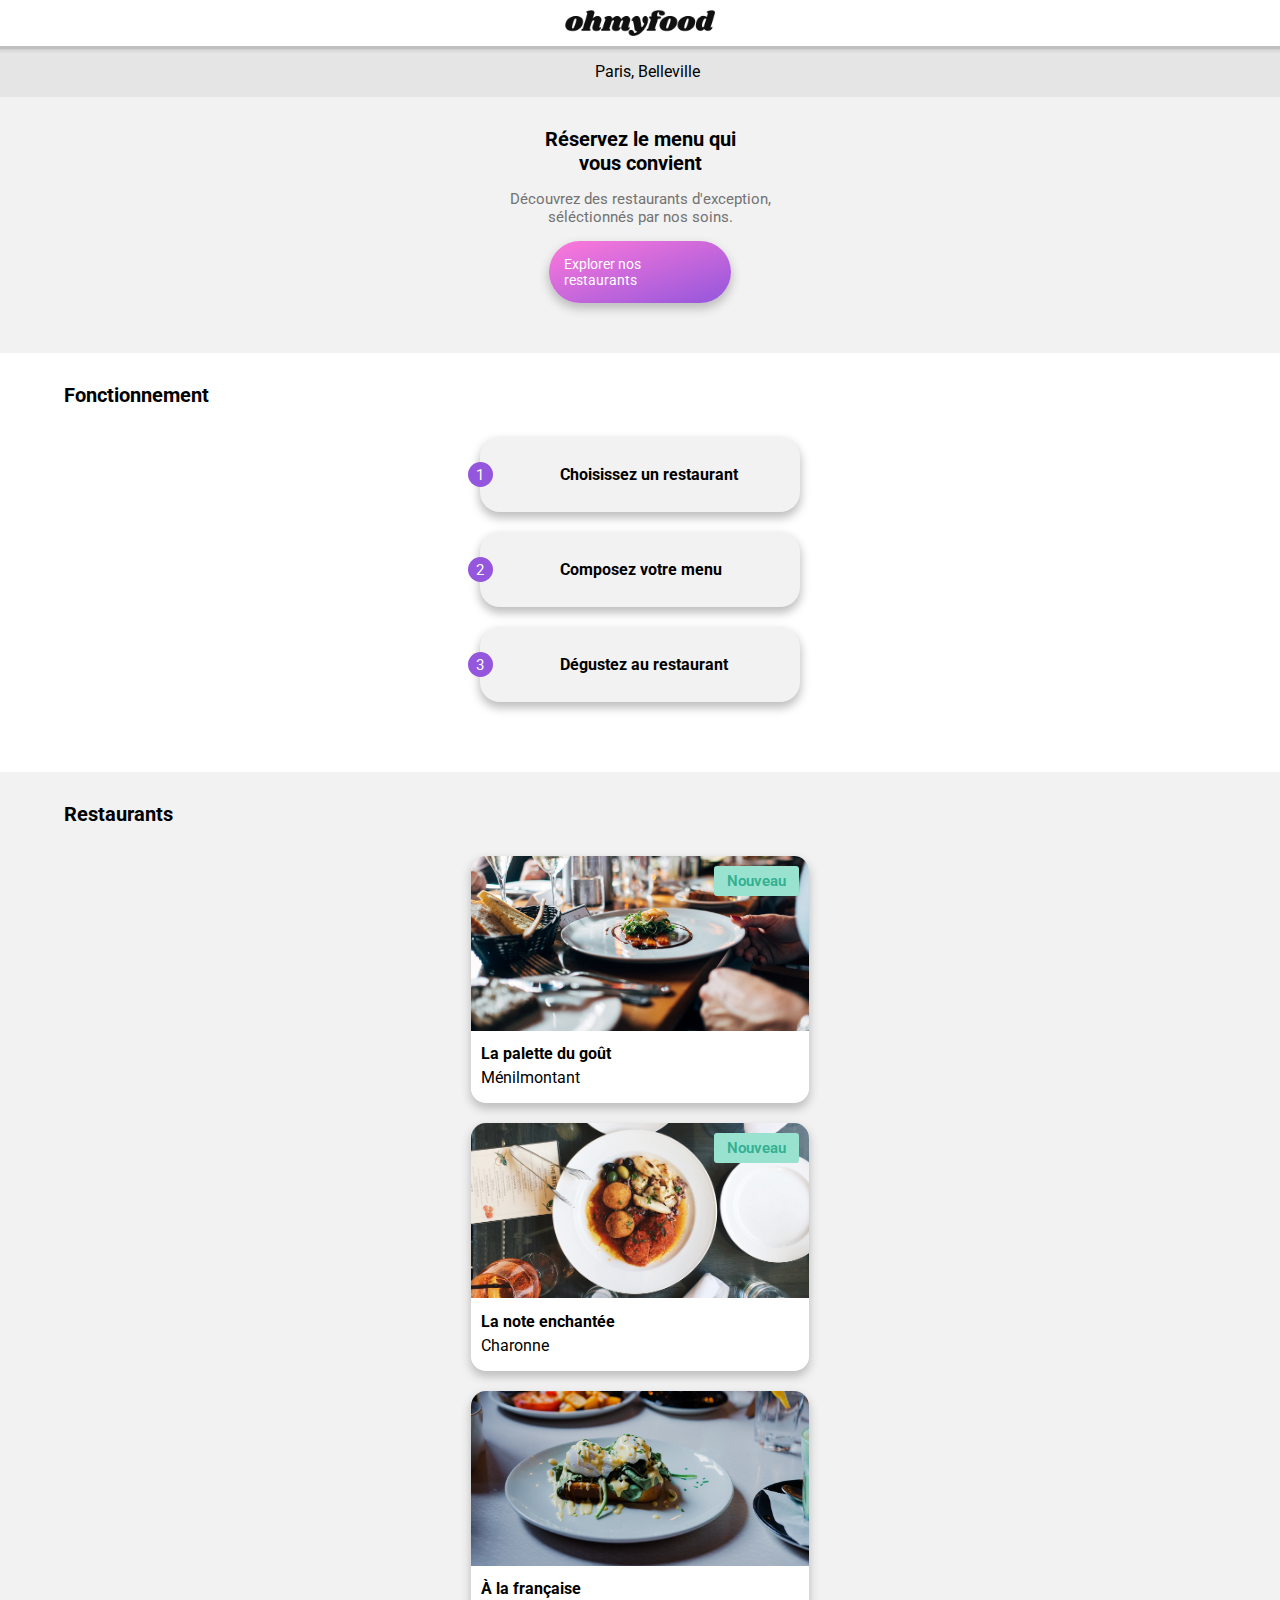
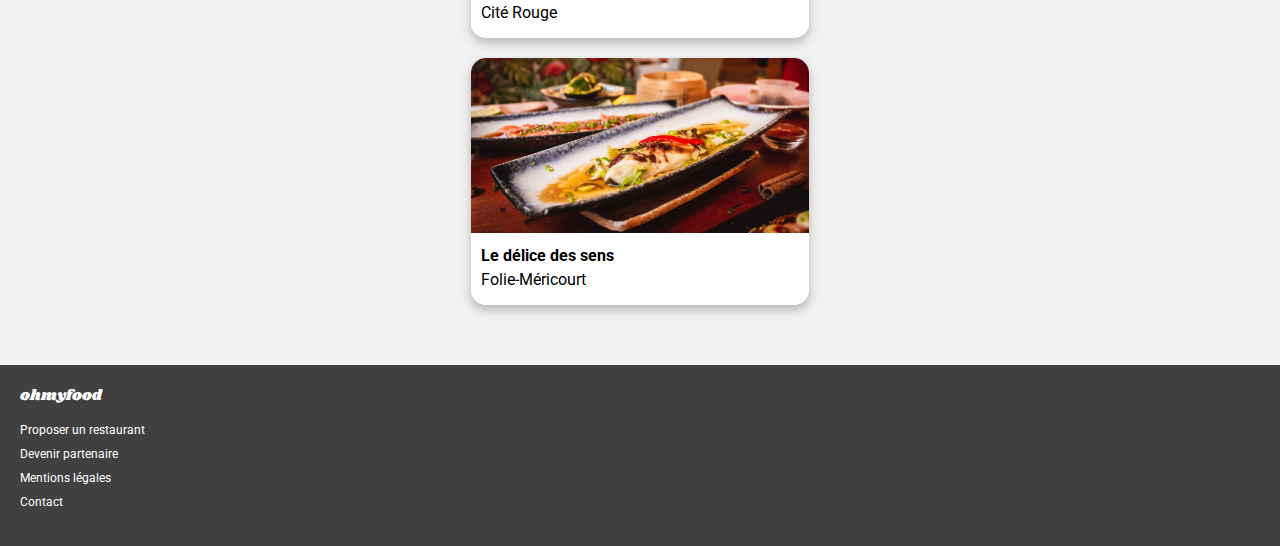
==== commit 47085a45: "Début des animations" ====
--- a/index.html
+++ b/index.html
@@ -62,14 +62,15 @@
                     <p class="texte3">Nouveau</p>
                 </div>
             </div>
+        </a>
             <div class="restaurant__description">
                 <div class="restaurant__partietexte">
                     <h2 class="restaurant__titre">La palette du goût</h2>
                     <p class="restaurant__texte">Ménilmontant</p>
                 </div>
-                <div class="restaurant__coeur"><span><i class="fas fa-heart"></i></span></div>
+                <div class="restaurant__coeur"><span class="restaurant__coeur--coeurvide"><i class="far fa-heart"></i></span><span class="restaurant__coeur--coeurplein"><i class="fas fa-heart"></i></span></div>
             </div>
-        </a>
+        
     </div>
     <div class="restaurant">
         <a class="restaurant__lien" href="la_note_enchantee.html">
@@ -79,42 +80,45 @@
                     <p class="texte3">Nouveau</p>
                 </div>
             </div>
+        </a>
             <div class="restaurant__description">
                 <div class="restaurant__partietexte">
                     <h2 class="restaurant__titre">La note enchantée</h2>
                     <p class="restaurant__texte">Charonne</p>
                 </div>
-                <div class="restaurant__coeur"><span><i class="fas fa-heart"></i></span></div>
+                <div class="restaurant__coeur"><span class="restaurant__coeur--coeurvide"><i class="far fa-heart"></i></span><span class="restaurant__coeur--coeurplein"><i class="fas fa-heart"></i></span></div>
             </div>
-        </a>
+        
     </div>
     <div class="restaurant">
         <a class="restaurant__lien" href="a_la_francaise.html">
             <div class="restaurant__image">
                 <img class="image1" src="images/restaurants/toa-heftiba-DQKerTsQwi0-unsplash.jpg" alt="Restaurant la palette du goût">
             </div>
+        </a>
             <div class="restaurant__description">
                 <div class="restaurant__partietexte">
                     <h2 class="restaurant__titre">À la française</h2>
                     <p class="restaurant__texte">Cité Rouge</p>
                 </div>
-                <div class="restaurant__coeur"><span><i class="fas fa-heart"></i></span></div>
+                <div class="restaurant__coeur"><span class="restaurant__coeur--coeurvide"><i class="far fa-heart"></i></span><span class="restaurant__coeur--coeurplein"><i class="fas fa-heart"></i></span></div>
             </div>
-        </a>
+        
     </div>
     <div class="restaurant">
         <a class="restaurant__lien" href="le_delice_des_sens.html">
             <div class="restaurant__image">
                 <img class="image1" src="images/restaurants/louis-hansel-shotsoflouis-qNBGVyOCY8Q-unsplash.jpg" alt="Restaurant la palette du goût">
             </div>
+        </a>
             <div class="restaurant__description">
                 <div class="restaurant__partietexte">
                     <h2 class="restaurant__titre">Le délice des sens</h2>
                     <p class="restaurant__texte">Folie-Méricourt</p>
                 </div>
-                <div class="restaurant__coeur"><span><i class="far fa-heart"></i></span></div>
+                <div class="restaurant__coeur"><span class="restaurant__coeur--coeurvide"><i class="far fa-heart"></i></span><span class="restaurant__coeur--coeurplein"><i class="fas fa-heart"></i></span></div>
             </div>
-        </a>
+        
     </div>
 </section>
 <footer>
--- a/style.css
+++ b/style.css
@@ -125,6 +125,21 @@
 }
 
 .bouton {
+  display: -webkit-box;
+  display: -ms-flexbox;
+  display: flex;
+  -webkit-box-orient: horizontal;
+  -webkit-box-direction: normal;
+      -ms-flex-direction: row;
+          flex-direction: row;
+  -webkit-box-pack: center;
+      -ms-flex-pack: center;
+          justify-content: center;
+  -webkit-box-align: center;
+      -ms-flex-align: center;
+          align-items: center;
+  margin: auto;
+  width: 151.5px;
   background: -webkit-gradient(linear, left top, right bottom, from(#FF79DA), to(#9356DC));
   background: linear-gradient(to bottom right, #FF79DA, #9356DC);
   padding: 15px 15px 15px 15px;
@@ -137,6 +152,12 @@
   color: white;
   text-decoration: none;
   font-size: 14px;
+}
+
+.bouton:hover {
+  background: #ff93e1;
+  -webkit-box-shadow: 0px 5px 10px 5px #b2b2b2;
+          box-shadow: 0px 5px 10px 5px #b2b2b2;
 }
 
 .fonctionnement {
@@ -333,6 +354,8 @@
   -webkit-box-align: center;
       -ms-flex-align: center;
           align-items: center;
+  white-space: nowrap;
+  overflow: hidden;
   background-color: white;
   border-bottom-left-radius: 15px;
   border-bottom-right-radius: 15px;
@@ -343,6 +366,7 @@
 }
 
 .restaurant__titre {
+  text-overflow: ellipsis;
   color: black;
   display: inline-block;
   width: 240px;
@@ -352,18 +376,38 @@
 }
 
 .restaurant__texte {
+  text-overflow: ellipsis;
   color: black;
   margin-top: 0px;
 }
 
 .restaurant__coeur {
+  margin-right: 30px;
+}
+
+.restaurant__coeur--coeurplein {
+  display: none;
   background: -webkit-gradient(linear, left top, right bottom, from(#FF79DA), to(#9356DC));
   background: linear-gradient(to bottom right, #FF79DA, #9356DC);
   background-clip: text;
   -webkit-background-clip: text;
   color: transparent;
   font-size: 25px;
-  margin-right: 30px;
+  z-index: 2;
+}
+
+.restaurant__coeur--coeurvide {
+  font-size: 25px;
+  color: black;
+  z-index: 3;
+}
+
+.restaurant__coeur--coeurvide:active {
+  display: none;
+}
+
+.restaurant__coeur--coeurvide:active + .restaurant__coeur--coeurplein {
+  display: block;
 }
 
 .texte3 {
@@ -440,4 +484,174 @@
   padding-left: 0px;
   line-height: 200%;
 }
+
+.fleche_gauche {
+  position: absolute;
+  top: 13px;
+  left: 13px;
+  font-size: 20px;
+}
+
+#palettedugout {
+  display: -webkit-box;
+  display: -ms-flexbox;
+  display: flex;
+  -webkit-box-orient: vertical;
+  -webkit-box-direction: normal;
+      -ms-flex-direction: column;
+          flex-direction: column;
+}
+
+.menu {
+  display: -webkit-box;
+  display: -ms-flexbox;
+  display: flex;
+  -webkit-box-orient: vertical;
+  -webkit-box-direction: normal;
+      -ms-flex-direction: column;
+          flex-direction: column;
+  -webkit-box-pack: start;
+      -ms-flex-pack: start;
+          justify-content: flex-start;
+  -webkit-box-align: center;
+      -ms-flex-align: center;
+          align-items: center;
+  background-color: #F2F2F2;
+  border-top-left-radius: 50px;
+  border-top-right-radius: 50px;
+  position: relative;
+  top: -50px;
+}
+
+.menu__titre {
+  width: 90%;
+  display: -webkit-box;
+  display: -ms-flexbox;
+  display: flex;
+  -webkit-box-orient: horizontal;
+  -webkit-box-direction: normal;
+      -ms-flex-direction: row;
+          flex-direction: row;
+  -webkit-box-pack: justify;
+      -ms-flex-pack: justify;
+          justify-content: space-between;
+  -webkit-box-align: center;
+      -ms-flex-align: center;
+          align-items: center;
+}
+
+.menu__titre__titre1 {
+  font-family: "Shrikhand";
+  font-size: 30px;
+}
+
+.menu__titre2 {
+  font-size: 20px;
+  font-weight: lighter;
+}
+
+.menu__span {
+  font-size: 20px;
+  border-bottom: solid;
+  border-bottom-color: #99E2D0;
+  border-bottom-width: 4px;
+}
+
+.menu__section {
+  width: 90%;
+}
+
+.menu__plat {
+  display: -webkit-box;
+  display: -ms-flexbox;
+  display: flex;
+  -webkit-box-orient: horizontal;
+  -webkit-box-direction: normal;
+      -ms-flex-direction: row;
+          flex-direction: row;
+  -webkit-box-pack: justify;
+      -ms-flex-pack: justify;
+          justify-content: space-between;
+  overflow: hidden;
+  width: 337.5px;
+  margin: auto;
+  background-color: white;
+  border-radius: 20px;
+  height: 80px;
+  margin-bottom: 15px;
+  -webkit-box-shadow: 0px 5px 10px 1px #bfbfbf;
+          box-shadow: 0px 5px 10px 1px #bfbfbf;
+}
+
+.menu__plat:hover > .menu__validation {
+  width: 70px;
+}
+
+.menu__plat:hover > .menu__validation > span {
+  display: block;
+  -webkit-transform: rotate(0deg);
+          transform: rotate(0deg);
+}
+
+.menu__description {
+  padding-left: 10px;
+}
+
+.menu__titre3 {
+  font-size: 20px;
+  margin-bottom: 0px;
+}
+
+.menu__detail {
+  margin-top: 5px;
+}
+
+.menu__prix {
+  display: -webkit-box;
+  display: -ms-flexbox;
+  display: flex;
+  -webkit-box-orient: vertical;
+  -webkit-box-direction: normal;
+      -ms-flex-direction: column;
+          flex-direction: column;
+  -webkit-box-pack: end;
+      -ms-flex-pack: end;
+          justify-content: flex-end;
+  width: 50px;
+  text-align: center;
+  font-weight: bold;
+}
+
+.menu__validation {
+  display: -webkit-box;
+  display: -ms-flexbox;
+  display: flex;
+  -webkit-box-orient: vertical;
+  -webkit-box-direction: normal;
+      -ms-flex-direction: column;
+          flex-direction: column;
+  -webkit-box-pack: center;
+      -ms-flex-pack: center;
+          justify-content: center;
+  -webkit-box-align: center;
+      -ms-flex-align: center;
+          align-items: center;
+  background-color: #99E2D0;
+  color: white;
+  font-size: 25px;
+  width: 0px;
+  border-bottom-right-radius: 20px;
+  border-top-right-radius: 20px;
+  -webkit-transition: width 400ms;
+  transition: width 400ms;
+}
+
+.menu__validation > span {
+  -webkit-transform: rotate(180deg);
+          transform: rotate(180deg);
+  -webkit-transition: -webkit-transform 400ms;
+  transition: -webkit-transform 400ms;
+  transition: transform 400ms;
+  transition: transform 400ms, -webkit-transform 400ms;
+}
 /*# sourceMappingURL=style.css.map */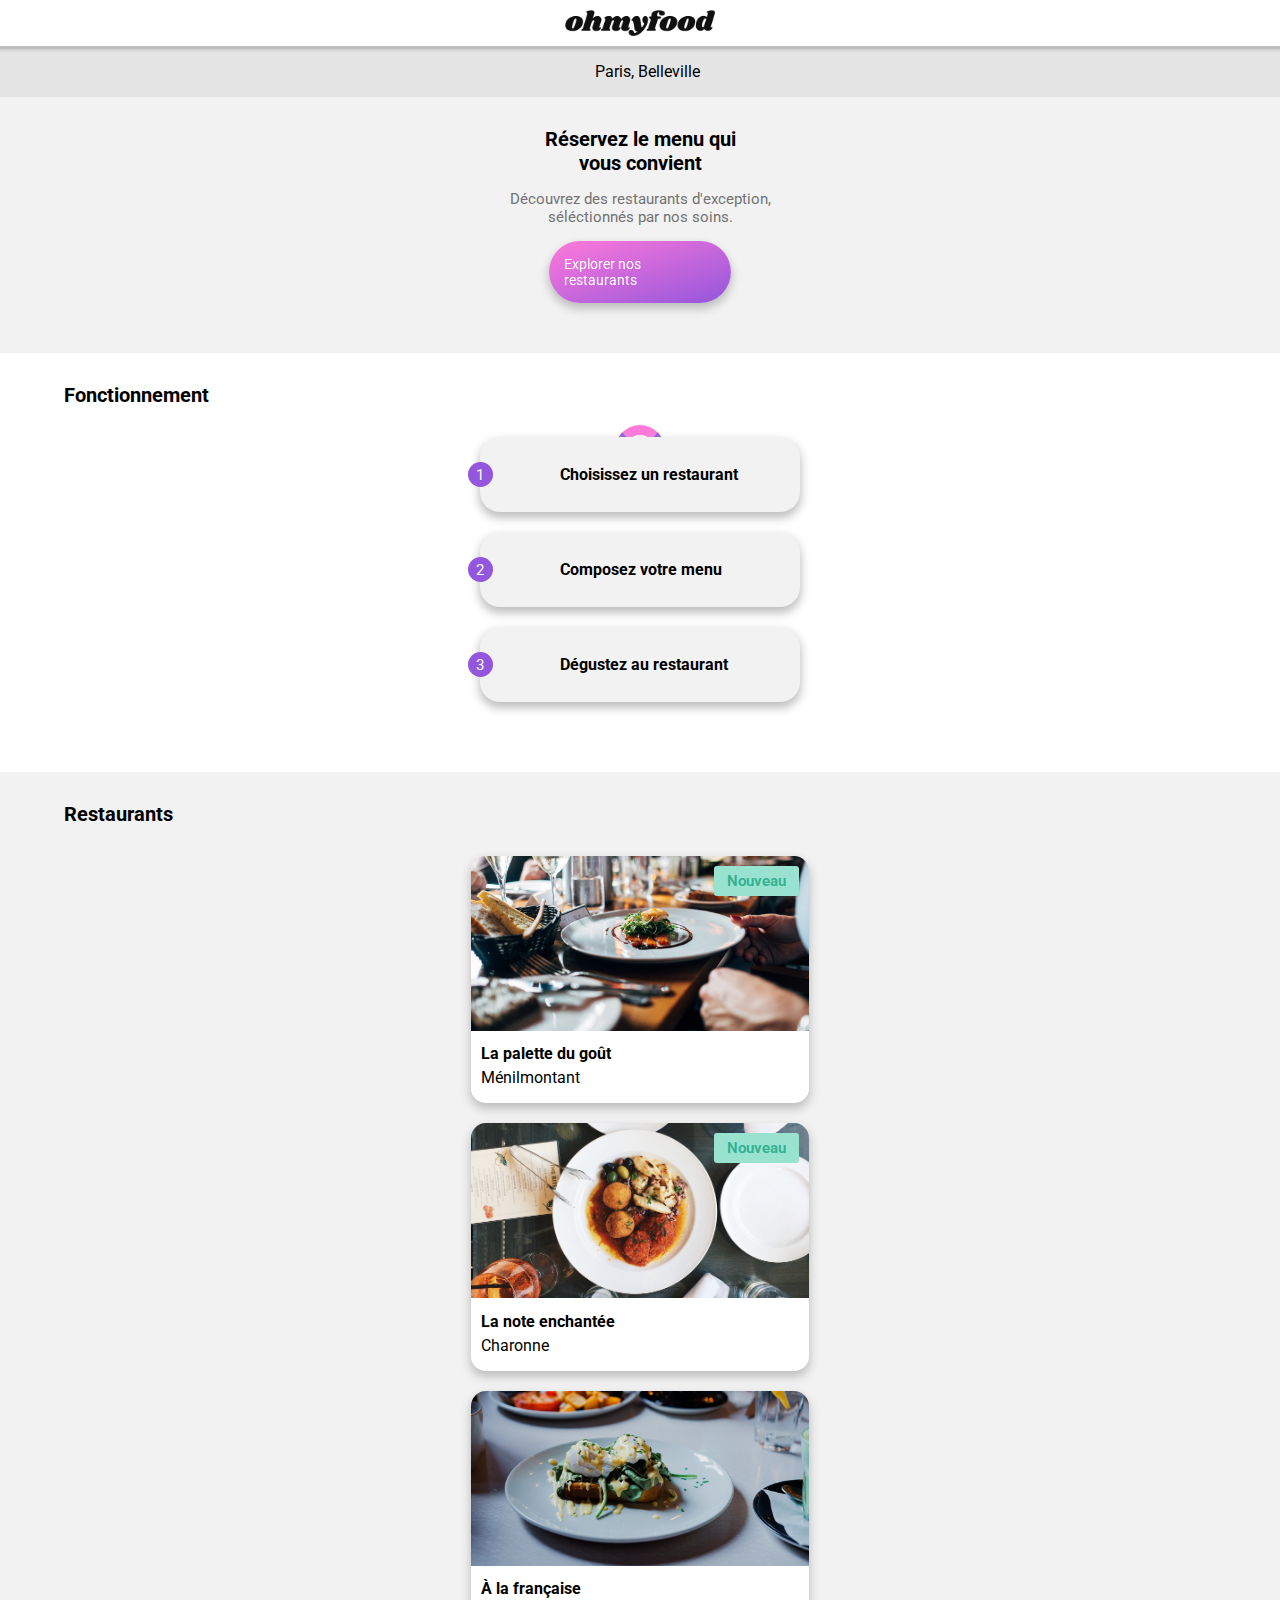
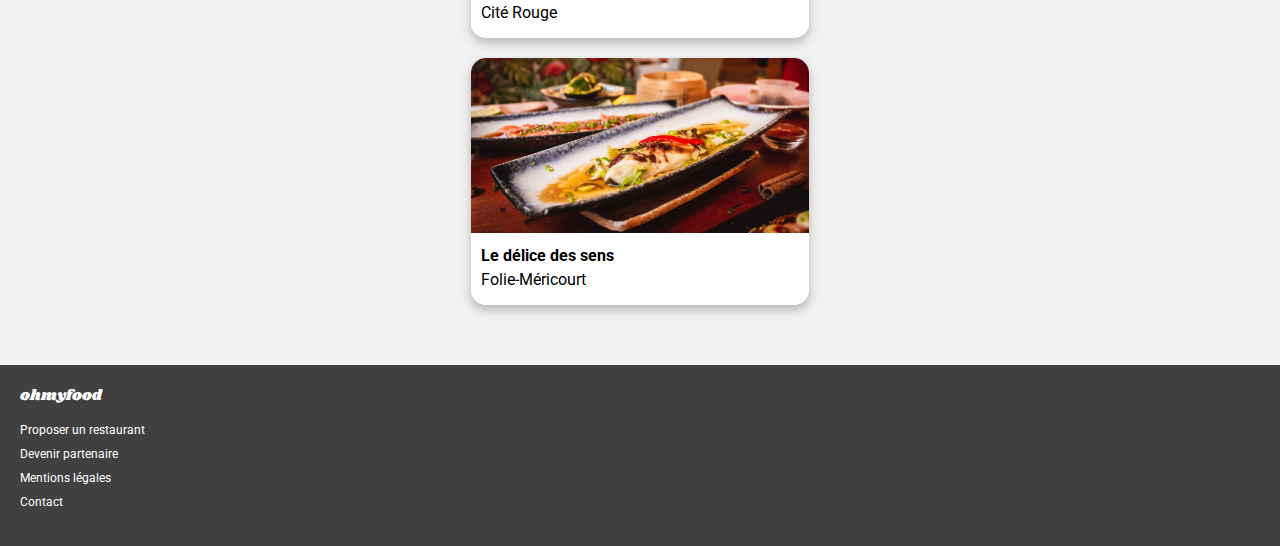
==== commit 2d5bc991: "fin de la mise en page sans media queries" ====
--- a/index.html
+++ b/index.html
@@ -1,3 +1,4 @@
+
 <!DOCTYPE html>
 <html lang="fr">
 <head>
@@ -16,122 +17,146 @@
     
 </head>
 <body>
-<header>
-    <img class="logoohmyfood" src="images/logo/ohmyfood.png" alt="Logo ohmyfood">
-</header>
-<section id="decouvrir">
-    <div id="explorer">
-        <div id="paris">
-            <div id="svglocalisation"><i class="fas fa-map-marker-alt"></i></div>
-            <p class="texte1"> Paris, Belleville</p>
-        </div>
-        <div id="reservez">
-            <h1 class="titre1--centre">Réservez le menu qui vous convient</h1>
-            <p class="texte2">Découvrez des restaurants d'exception, séléctionnés par nos soins.</p>
-            <div class="bouton">
-                <a href="#" class="bouton__lien">Explorer nos restaurants</a>
+<div class="cache">
+<div class="chargement"></div>
+</div>
+<div class="main">
+    <header>
+        <img class="logoohmyfood" src="images/logo/ohmyfood.png" alt="Logo ohmyfood">
+    </header>
+    <section id="decouvrir">
+        <div id="explorer">
+            <div id="paris">
+                <div id="svglocalisation"><i class="fas fa-map-marker-alt"></i></div>
+                <p class="texte1"> Paris, Belleville</p>
+            </div>
+            <div id="reservez">
+                <h1 class="titre1--centre">Réservez le menu qui vous convient</h1>
+                <p class="texte2">Découvrez des restaurants d'exception, séléctionnés par nos soins.</p>
+                <div class="bouton">
+                    <a href="#" class="bouton__lien">Explorer nos restaurants</a>
+                </div>
             </div>
         </div>
-    </div>
-    <div class="fonctionnement">
-        <h1 class="titre1--noncentre">Fonctionnement</h1>
-        <div class="fonctionnement__etiquette">
-            <div class="fonctionnement__numero"><p class="fonctionnement__numero--p">1</p></div>
-            <div class="fonctionnement__svg"><i class="fas fa-mobile-alt"></i></div>
-            <p class="fonctionnement__texte">Choisissez un restaurant</p>
+        <div class="fonctionnement">
+            <h1 class="titre1--noncentre">Fonctionnement</h1>
+            <div class="fonctionnement__etiquette">
+                <div class="fonctionnement__numero"><p class="fonctionnement__numero--p">1</p></div>
+                <div class="fonctionnement__svg"><i class="fas fa-mobile-alt"></i></div>
+                <p class="fonctionnement__texte">Choisissez un restaurant</p>
+            </div>
+            <div class="fonctionnement__etiquette">
+                <div class="fonctionnement__numero"><p class="fonctionnement__numero--p">2</p></div>
+                <div class="fonctionnement__svg"><i class="fas fa-list"></i></div>
+                <p class="fonctionnement__texte">Composez votre menu</p>
+            </div>
+            <div class="fonctionnement__etiquette">
+                <div class="fonctionnement__numero"><p class="fonctionnement__numero--p">3</p></div>
+                <div class="fonctionnement__svg"><i class="fas fa-store"></i></div>
+                <p class="fonctionnement__texte">Dégustez au restaurant</p>
+            </div>
         </div>
-        <div class="fonctionnement__etiquette">
-            <div class="fonctionnement__numero"><p class="fonctionnement__numero--p">2</p></div>
-            <div class="fonctionnement__svg"><i class="fas fa-list"></i></div>
-            <p class="fonctionnement__texte">Composez votre menu</p>
+    </section>
+    <section id="restaurants">
+        <h1 class="titre1--noncentre">Restaurants</h1>
+        <div class="restaurant">
+            <a class="restaurant__lien" href="la_palette_du_gout.html">
+                <div class="restaurant__image">
+                    <img class="image1" src="images/restaurants/jay-wennington-N_Y88TWmGwA-unsplash.jpg" alt="Restaurant la palette du goût">
+                    <div class="restaurant__nouveau">
+                        <p class="texte3">Nouveau</p>
+                    </div>
+                </div>
+            </a>
+                <div class="restaurant__description">
+                    <div class="restaurant__partietexte">
+                        <h2 class="restaurant__titre">La palette du goût</h2>
+                        <p class="restaurant__texte">Ménilmontant</p>
+                    </div>
+                    <div class="restaurant__coeur">
+                        <a href="#lien-coeur" id="lien-coeur">
+                            <span class="restaurant__coeur--vide"><i class="far fa-heart"></i></span>
+                            <span class="restaurant__coeur--plein"><i class="fas fa-heart"></i></span>
+                        </a>
+                    </div>
+                </div>
+            
         </div>
-        <div class="fonctionnement__etiquette">
-            <div class="fonctionnement__numero"><p class="fonctionnement__numero--p">3</p></div>
-            <div class="fonctionnement__svg"><i class="fas fa-store"></i></div>
-            <p class="fonctionnement__texte">Dégustez au restaurant</p>
+        <div class="restaurant">
+            <a class="restaurant__lien" href="la_note_enchantee.html">
+                <div class="restaurant__image">
+                    <img class="image2" src="images/restaurants/stil-u2Lp8tXIcjw-unsplash.jpg" alt="Restaurant la palette du goût">
+                    <div class="restaurant__nouveau">
+                        <p class="texte3">Nouveau</p>
+                    </div>
+                </div>
+            </a>
+                <div class="restaurant__description">
+                    <div class="restaurant__partietexte">
+                        <h2 class="restaurant__titre">La note enchantée</h2>
+                        <p class="restaurant__texte">Charonne</p>
+                    </div>
+                    <div class="coeur2">
+                        <a href="#liencoeur2" id="liencoeur2">
+                            <span class="coeur2__vide"><i class="far fa-heart"></i></span>
+                            <span class="coeur2__plein"><i class="fas fa-heart"></i></span>
+                        </a>
+                    </div>
+                </div>
+            
         </div>
-    </div>
-</section>
-<section id="restaurants">
-    <h1 class="titre1--noncentre">Restaurants</h1>
-    <div class="restaurant">
-        <a class="restaurant__lien" href="la_palette_du_gout.html">
-            <div class="restaurant__image">
-                <img class="image1" src="images/restaurants/jay-wennington-N_Y88TWmGwA-unsplash.jpg" alt="Restaurant la palette du goût">
-                <div class="restaurant__nouveau">
-                    <p class="texte3">Nouveau</p>
+        <div class="restaurant">
+            <a class="restaurant__lien" href="a_la_francaise.html">
+                <div class="restaurant__image">
+                    <img class="image1" src="images/restaurants/toa-heftiba-DQKerTsQwi0-unsplash.jpg" alt="Restaurant la palette du goût">
                 </div>
-            </div>
-        </a>
-            <div class="restaurant__description">
-                <div class="restaurant__partietexte">
-                    <h2 class="restaurant__titre">La palette du goût</h2>
-                    <p class="restaurant__texte">Ménilmontant</p>
+            </a>
+                <div class="restaurant__description">
+                    <div class="restaurant__partietexte">
+                        <h2 class="restaurant__titre">À la française</h2>
+                        <p class="restaurant__texte">Cité Rouge</p>
+                    </div>
+                    <div class="coeur3">
+                        <a href="#liencoeur3" id="liencoeur3">
+                            <span class="coeur3__vide"><i class="far fa-heart"></i></span>
+                            <span class="coeur3__plein"><i class="fas fa-heart"></i></span>
+                        </a>
+                    </div>
                 </div>
-                <div class="restaurant__coeur"><span class="restaurant__coeur--coeurvide"><i class="far fa-heart"></i></span><span class="restaurant__coeur--coeurplein"><i class="fas fa-heart"></i></span></div>
-            </div>
-        
-    </div>
-    <div class="restaurant">
-        <a class="restaurant__lien" href="la_note_enchantee.html">
-            <div class="restaurant__image">
-                <img class="image2" src="images/restaurants/stil-u2Lp8tXIcjw-unsplash.jpg" alt="Restaurant la palette du goût">
-                <div class="restaurant__nouveau">
-                    <p class="texte3">Nouveau</p>
+            
+        </div>
+        <div class="restaurant">
+            <a class="restaurant__lien" href="le_delice_des_sens.html">
+                <div class="restaurant__image">
+                    <img class="image1" src="images/restaurants/louis-hansel-shotsoflouis-qNBGVyOCY8Q-unsplash.jpg" alt="Restaurant la palette du goût">
                 </div>
-            </div>
-        </a>
-            <div class="restaurant__description">
-                <div class="restaurant__partietexte">
-                    <h2 class="restaurant__titre">La note enchantée</h2>
-                    <p class="restaurant__texte">Charonne</p>
+            </a>
+                <div class="restaurant__description">
+                    <div class="restaurant__partietexte">
+                        <h2 class="restaurant__titre">Le délice des sens</h2>
+                        <p class="restaurant__texte">Folie-Méricourt</p>
+                    </div>
+                    <div class="coeur4">
+                        <a href="#liencoeur4" id="liencoeur4">
+                            <span class="coeur4__vide"><i class="far fa-heart"></i></span>
+                            <span class="coeur4__plein"><i class="fas fa-heart"></i></span>
+                        </a>
+                    </div>
                 </div>
-                <div class="restaurant__coeur"><span class="restaurant__coeur--coeurvide"><i class="far fa-heart"></i></span><span class="restaurant__coeur--coeurplein"><i class="fas fa-heart"></i></span></div>
-            </div>
-        
-    </div>
-    <div class="restaurant">
-        <a class="restaurant__lien" href="a_la_francaise.html">
-            <div class="restaurant__image">
-                <img class="image1" src="images/restaurants/toa-heftiba-DQKerTsQwi0-unsplash.jpg" alt="Restaurant la palette du goût">
-            </div>
-        </a>
-            <div class="restaurant__description">
-                <div class="restaurant__partietexte">
-                    <h2 class="restaurant__titre">À la française</h2>
-                    <p class="restaurant__texte">Cité Rouge</p>
-                </div>
-                <div class="restaurant__coeur"><span class="restaurant__coeur--coeurvide"><i class="far fa-heart"></i></span><span class="restaurant__coeur--coeurplein"><i class="fas fa-heart"></i></span></div>
-            </div>
-        
-    </div>
-    <div class="restaurant">
-        <a class="restaurant__lien" href="le_delice_des_sens.html">
-            <div class="restaurant__image">
-                <img class="image1" src="images/restaurants/louis-hansel-shotsoflouis-qNBGVyOCY8Q-unsplash.jpg" alt="Restaurant la palette du goût">
-            </div>
-        </a>
-            <div class="restaurant__description">
-                <div class="restaurant__partietexte">
-                    <h2 class="restaurant__titre">Le délice des sens</h2>
-                    <p class="restaurant__texte">Folie-Méricourt</p>
-                </div>
-                <div class="restaurant__coeur"><span class="restaurant__coeur--coeurvide"><i class="far fa-heart"></i></span><span class="restaurant__coeur--coeurplein"><i class="fas fa-heart"></i></span></div>
-            </div>
-        
-    </div>
-</section>
-<footer>
-    <div class="footer__texte">
-        <h1 class="titreohmyfood">ohmyfood</h1>
-        <ul class="liste">
-            <li><i class="fas fa-utensils"></i> Proposer un restaurant</li>
-            <li><i class="fas fa-hands-helping"></i> Devenir partenaire</li>
-            <li>Mentions légales</li>
-            <li>Contact</li>
-        </ul>
-    </div>
-</footer>
-    
+            
+        </div>
+    </section>
+    <footer>
+        <div class="footer__texte">
+            <h1 class="titreohmyfood">ohmyfood</h1>
+            <ul class="liste">
+                <li><i class="fas fa-utensils"></i> Proposer un restaurant</li>
+                <li><i class="fas fa-hands-helping"></i> Devenir partenaire</li>
+                <li>Mentions légales</li>
+                <li><a class="contact" href="mailto:florian.saliba@gmail.com">Contact</a></li>
+            </ul>
+        </div>
+    </footer>
+</div>    
 </body>
 </html>--- a/style.css
+++ b/style.css
@@ -1,8 +1,161 @@
 /*     couleurs      */
 /*        MIXINS         */
 /*       polices        */
+/*           KEYFRAMES              */
+@-webkit-keyframes apparition {
+  0% {
+    opacity: 0;
+  }
+  100% {
+    opacity: 1;
+  }
+}
+@keyframes apparition {
+  0% {
+    opacity: 0;
+  }
+  100% {
+    opacity: 1;
+  }
+}
+
+@-webkit-keyframes visibilite {
+  0% {
+    visibility: hidden;
+  }
+  100% {
+    visibility: visible;
+  }
+}
+
+@keyframes visibilite {
+  0% {
+    visibility: hidden;
+  }
+  100% {
+    visibility: visible;
+  }
+}
+
+@-webkit-keyframes spin {
+  0% {
+    -webkit-transform: rotate(0deg);
+            transform: rotate(0deg);
+  }
+  100% {
+    -webkit-transform: rotate(360deg);
+            transform: rotate(360deg);
+  }
+}
+
+@keyframes spin {
+  0% {
+    -webkit-transform: rotate(0deg);
+            transform: rotate(0deg);
+  }
+  100% {
+    -webkit-transform: rotate(360deg);
+            transform: rotate(360deg);
+  }
+}
+
+@-webkit-keyframes scale {
+  0% {
+    -webkit-transform: scale(1);
+            transform: scale(1);
+  }
+  50% {
+    -webkit-transform: scale(1.5);
+            transform: scale(1.5);
+  }
+  100% {
+    -webkit-transform: scale(1);
+            transform: scale(1);
+  }
+}
+
+@keyframes scale {
+  0% {
+    -webkit-transform: scale(1);
+            transform: scale(1);
+  }
+  50% {
+    -webkit-transform: scale(1.5);
+            transform: scale(1.5);
+  }
+  100% {
+    -webkit-transform: scale(1);
+            transform: scale(1);
+  }
+}
+
+@-webkit-keyframes disparition_loader {
+  0% {
+    opacity: 1;
+    display: block;
+  }
+  90% {
+    opacity: 1;
+    display: block;
+  }
+  100% {
+    opacity: 0;
+    display: none;
+    z-index: -10;
+  }
+}
+
+@keyframes disparition_loader {
+  0% {
+    opacity: 1;
+    display: block;
+  }
+  90% {
+    opacity: 1;
+    display: block;
+  }
+  100% {
+    opacity: 0;
+    display: none;
+    z-index: -10;
+  }
+}
+
+@-webkit-keyframes apparition_main {
+  0% {
+    opacity: 0;
+    display: none;
+  }
+  70% {
+    opacity: 0;
+    display: none;
+  }
+  100% {
+    opacity: 1;
+    display: block;
+    z-index: 10;
+  }
+}
+
+@keyframes apparition_main {
+  0% {
+    opacity: 0;
+    display: none;
+  }
+  70% {
+    opacity: 0;
+    display: none;
+  }
+  100% {
+    opacity: 1;
+    display: block;
+    z-index: 10;
+  }
+}
+
 /*       PAGE PRINCIPALE            */
 body {
+  position: relative;
   width: 100%;
   padding: 0px;
   margin: 0px;
@@ -146,6 +299,10 @@
   border-radius: 50px;
   -webkit-box-shadow: 0px 5px 10px 1px #bfbfbf;
           box-shadow: 0px 5px 10px 1px #bfbfbf;
+  -webkit-filter: brightness(1);
+          filter: brightness(1);
+  -webkit-transition: all 200ms ease-in-out;
+  transition: all 200ms ease-in-out;
 }
 
 .bouton__lien {
@@ -155,9 +312,51 @@
 }
 
 .bouton:hover {
-  background: #ff93e1;
-  -webkit-box-shadow: 0px 5px 10px 5px #b2b2b2;
-          box-shadow: 0px 5px 10px 5px #b2b2b2;
+  -webkit-filter: brightness(1.3);
+          filter: brightness(1.3);
+  -webkit-box-shadow: 0px 5px 10px 5px #8c8c8c;
+          box-shadow: 0px 5px 10px 5px #8c8c8c;
+}
+
+.bouton__commander {
+  display: -webkit-box;
+  display: -ms-flexbox;
+  display: flex;
+  -webkit-box-orient: horizontal;
+  -webkit-box-direction: normal;
+      -ms-flex-direction: row;
+          flex-direction: row;
+  -webkit-box-pack: center;
+      -ms-flex-pack: center;
+          justify-content: center;
+  -webkit-box-align: center;
+      -ms-flex-align: center;
+          align-items: center;
+  margin: 50px auto 20px auto;
+  width: 151.5px;
+  background: -webkit-gradient(linear, left top, right bottom, from(#FF79DA), to(#9356DC));
+  background: linear-gradient(to bottom right, #FF79DA, #9356DC);
+  padding: 15px 15px 15px 15px;
+  border-radius: 50px;
+  -webkit-box-shadow: 0px 5px 10px 1px #bfbfbf;
+          box-shadow: 0px 5px 10px 1px #bfbfbf;
+  -webkit-filter: brightness(1);
+          filter: brightness(1);
+  -webkit-transition: all 200ms ease-in-out;
+  transition: all 200ms ease-in-out;
+}
+
+.bouton__commander__lien {
+  color: white;
+  text-decoration: none;
+  font-size: 14px;
+}
+
+.bouton__commander:hover {
+  -webkit-filter: brightness(1.3);
+          filter: brightness(1.3);
+  -webkit-box-shadow: 0px 5px 10px 5px #8c8c8c;
+          box-shadow: 0px 5px 10px 5px #8c8c8c;
 }
 
 .fonctionnement {
@@ -340,7 +539,7 @@
 }
 
 .restaurant__description {
-  width: 100%;
+  width: 327.5px;
   display: -webkit-box;
   display: -ms-flexbox;
   display: flex;
@@ -354,8 +553,7 @@
   -webkit-box-align: center;
       -ms-flex-align: center;
           align-items: center;
-  white-space: nowrap;
-  overflow: hidden;
+  padding-right: 10px;
   background-color: white;
   border-bottom-left-radius: 15px;
   border-bottom-right-radius: 15px;
@@ -382,32 +580,263 @@
 }
 
 .restaurant__coeur {
-  margin-right: 30px;
-}
-
-.restaurant__coeur--coeurplein {
-  display: none;
+  position: relative;
+  width: 25.08px;
+  height: 30px;
+  text-decoration: none;
+}
+
+.restaurant__coeur--vide {
+  color: black;
+  opacity: 1;
+  position: absolute;
+  font-size: 25px;
+  height: 30px;
+  -webkit-transition: opacity 600ms;
+  transition: opacity 600ms;
+  text-decoration: none;
+}
+
+.restaurant__coeur--plein {
+  position: absolute;
   background: -webkit-gradient(linear, left top, right bottom, from(#FF79DA), to(#9356DC));
   background: linear-gradient(to bottom right, #FF79DA, #9356DC);
   background-clip: text;
   -webkit-background-clip: text;
   color: transparent;
   font-size: 25px;
-  z-index: 2;
-}
-
-.restaurant__coeur--coeurvide {
+  height: 0px;
+  -webkit-transition: height 700ms;
+  transition: height 700ms;
+  text-decoration: none;
+}
+
+#lien-coeur {
+  text-decoration: none;
+}
+
+#lien-coeur:hover > .restaurant__coeur--plein {
+  height: 30px;
+}
+
+#lien-coeur:hover > .restaurant__coeur--vide {
+  opacity: 0;
+}
+
+#lien-coeur:visited > .restaurant__coeur--plein {
+  height: 30px;
+}
+
+#lien-coeur:visited > .restaurant__coeur--vide {
+  opacity: 0;
+}
+
+#liencoeur2 {
+  text-decoration: none;
+}
+
+#liencoeur2:hover > .coeur2__plein {
+  height: 30px;
+}
+
+#liencoeur2:hover > .coeur2__vide {
+  opacity: 0;
+}
+
+#liencoeur2:visited > .coeur2__plein {
+  height: 30px;
+}
+
+#liencoeur2:visited > .coeur2__vide {
+  opacity: 0;
+}
+
+.coeur2 {
+  position: relative;
+  width: 25.08px;
+  height: 30px;
+  text-decoration: none;
+}
+
+.coeur2__vide {
+  color: black;
+  opacity: 1;
+  position: absolute;
   font-size: 25px;
+  height: 30px;
+  -webkit-transition: opacity 600ms;
+  transition: opacity 600ms;
+  text-decoration: none;
+}
+
+.coeur2__plein {
+  position: absolute;
+  background: -webkit-gradient(linear, left top, right bottom, from(#FF79DA), to(#9356DC));
+  background: linear-gradient(to bottom right, #FF79DA, #9356DC);
+  background-clip: text;
+  -webkit-background-clip: text;
+  color: transparent;
+  font-size: 25px;
+  height: 0px;
+  -webkit-transition: height 700ms;
+  transition: height 700ms;
+  text-decoration: none;
+}
+
+#liencoeur3 {
+  text-decoration: none;
+}
+
+#liencoeur3:hover > .coeur3__plein {
+  height: 30px;
+}
+
+#liencoeur3:hover > .coeur3__vide {
+  opacity: 0;
+}
+
+#liencoeur3:visited > .coeur3__plein {
+  height: 30px;
+}
+
+#liencoeur3:visited > .coeur3__vide {
+  opacity: 0;
+}
+
+.coeur3 {
+  position: relative;
+  width: 25.08px;
+  height: 30px;
+  text-decoration: none;
+}
+
+.coeur3__vide {
   color: black;
-  z-index: 3;
-}
-
-.restaurant__coeur--coeurvide:active {
-  display: none;
-}
-
-.restaurant__coeur--coeurvide:active + .restaurant__coeur--coeurplein {
-  display: block;
+  opacity: 1;
+  position: absolute;
+  font-size: 25px;
+  height: 30px;
+  -webkit-transition: opacity 600ms;
+  transition: opacity 600ms;
+  text-decoration: none;
+}
+
+.coeur3__plein {
+  position: absolute;
+  background: -webkit-gradient(linear, left top, right bottom, from(#FF79DA), to(#9356DC));
+  background: linear-gradient(to bottom right, #FF79DA, #9356DC);
+  background-clip: text;
+  -webkit-background-clip: text;
+  color: transparent;
+  font-size: 25px;
+  height: 0px;
+  -webkit-transition: height 700ms;
+  transition: height 700ms;
+  text-decoration: none;
+}
+
+#liencoeur4 {
+  text-decoration: none;
+}
+
+#liencoeur4:hover > .coeur4__plein {
+  height: 30px;
+}
+
+#liencoeur4:hover > .coeur4__vide {
+  opacity: 0;
+}
+
+#liencoeur4:visited > .coeur4__plein {
+  height: 30px;
+}
+
+#liencoeur4:visited > .coeur4__vide {
+  opacity: 0;
+}
+
+.coeur4 {
+  position: relative;
+  width: 25.08px;
+  height: 30px;
+  text-decoration: none;
+}
+
+.coeur4__vide {
+  color: black;
+  opacity: 1;
+  position: absolute;
+  font-size: 25px;
+  height: 30px;
+  -webkit-transition: opacity 600ms;
+  transition: opacity 600ms;
+  text-decoration: none;
+}
+
+.coeur4__plein {
+  position: absolute;
+  background: -webkit-gradient(linear, left top, right bottom, from(#FF79DA), to(#9356DC));
+  background: linear-gradient(to bottom right, #FF79DA, #9356DC);
+  background-clip: text;
+  -webkit-background-clip: text;
+  color: transparent;
+  font-size: 25px;
+  height: 0px;
+  -webkit-transition: height 700ms;
+  transition: height 700ms;
+  text-decoration: none;
+}
+
+#liencoeur5 {
+  text-decoration: none;
+}
+
+#liencoeur5:hover > .coeur5__plein {
+  height: 30px;
+}
+
+#liencoeur5:hover > .coeur5__vide {
+  opacity: 0;
+}
+
+#liencoeur5:visited > .coeur5__plein {
+  height: 30px;
+}
+
+#liencoeur5:visited > .coeur5__vide {
+  opacity: 0;
+}
+
+.coeur5 {
+  position: relative;
+  width: 25.08px;
+  height: 30px;
+  text-decoration: none;
+}
+
+.coeur5__vide {
+  color: black;
+  opacity: 1;
+  position: absolute;
+  font-size: 25px;
+  height: 30px;
+  -webkit-transition: opacity 600ms;
+  transition: opacity 600ms;
+  text-decoration: none;
+}
+
+.coeur5__plein {
+  position: absolute;
+  background: -webkit-gradient(linear, left top, right bottom, from(#FF79DA), to(#9356DC));
+  background: linear-gradient(to bottom right, #FF79DA, #9356DC);
+  background-clip: text;
+  -webkit-background-clip: text;
+  color: transparent;
+  font-size: 25px;
+  height: 0px;
+  -webkit-transition: height 700ms;
+  transition: height 700ms;
+  text-decoration: none;
 }
 
 .texte3 {
@@ -464,6 +893,7 @@
 }
 
 .liste {
+  text-decoration: none;
   display: -webkit-box;
   display: -ms-flexbox;
   display: flex;
@@ -485,6 +915,12 @@
   line-height: 200%;
 }
 
+.contact {
+  text-decoration: none;
+  color: white;
+  font-size: 12px;
+}
+
 .fleche_gauche {
   position: absolute;
   top: 13px;
@@ -500,6 +936,7 @@
   -webkit-box-direction: normal;
       -ms-flex-direction: column;
           flex-direction: column;
+  background-color: #F2F2F2;
 }
 
 .menu {
@@ -594,16 +1031,27 @@
 }
 
 .menu__description {
+  width: 273.453px;
+  height: 80px;
+  white-space: nowrap;
+  overflow: hidden;
+  text-overflow: ellipsis;
   padding-left: 10px;
 }
 
 .menu__titre3 {
   font-size: 20px;
   margin-bottom: 0px;
+  white-space: nowrap;
+  overflow: hidden;
+  text-overflow: ellipsis;
 }
 
 .menu__detail {
   margin-top: 5px;
+  white-space: nowrap;
+  overflow: hidden;
+  text-overflow: ellipsis;
 }
 
 .menu__prix {
@@ -647,11 +1095,158 @@
 }
 
 .menu__validation > span {
-  -webkit-transform: rotate(180deg);
-          transform: rotate(180deg);
-  -webkit-transition: -webkit-transform 400ms;
-  transition: -webkit-transform 400ms;
-  transition: transform 400ms;
-  transition: transform 400ms, -webkit-transform 400ms;
+  -webkit-transform: rotate(-360deg);
+          transform: rotate(-360deg);
+  -webkit-transition: -webkit-transform 400ms ease-in-out;
+  transition: -webkit-transform 400ms ease-in-out;
+  transition: transform 400ms ease-in-out;
+  transition: transform 400ms ease-in-out, -webkit-transform 400ms ease-in-out;
+  -webkit-transition-delay: 100ms;
+          transition-delay: 100ms;
+}
+
+.apparition1 {
+  -webkit-animation: apparition 1s;
+          animation: apparition 1s;
+}
+
+.apparition2 {
+  -webkit-animation: apparition 2s;
+          animation: apparition 2s;
+}
+
+.apparition3 {
+  -webkit-animation: apparition 3s;
+          animation: apparition 3s;
+}
+
+.apparition4 {
+  -webkit-animation: apparition 4s;
+          animation: apparition 4s;
+}
+
+.cache {
+  position: absolute;
+  z-index: -10;
+  width: 100vw;
+  height: 100vh;
+  background-color: transparent;
+  -webkit-animation: disparition_loader 2.5s forwards;
+          animation: disparition_loader 2.5s forwards;
+}
+
+.chargement {
+  border: 10px solid #9356DC;
+  border-top: 10px solid #FF79DA;
+  border-bottom: 10px solid #FF79DA;
+  border-radius: 50%;
+  width: 30px;
+  height: 30px;
+  -webkit-animation: spin 1s linear infinite;
+          animation: spin 1s linear infinite;
+  position: absolute;
+  top: 0;
+  left: 0;
+  bottom: 0;
+  right: 0;
+  margin: auto;
+  z-index: 20;
+}
+
+.main {
+  z-index: 10;
+  display: block;
+  position: relative;
+  -webkit-animation: apparition_main 3s forwards;
+          animation: apparition_main 3s forwards;
+}
+
+#lanoteenchantee {
+  display: -webkit-box;
+  display: -ms-flexbox;
+  display: flex;
+  -webkit-box-orient: vertical;
+  -webkit-box-direction: normal;
+      -ms-flex-direction: column;
+          flex-direction: column;
+  background-color: #F2F2F2;
+}
+
+.contenant_image {
+  height: 275px;
+  width: 100%;
+  overflow: hidden;
+}
+
+.image_ajustee {
+  width: 100%;
+  -o-object-fit: cover;
+     object-fit: cover;
+  -o-object-position: 0px  -100px;
+     object-position: 0px  -100px;
+}
+
+.contenant_image2 {
+  height: 250px;
+  width: 100%;
+  overflow: hidden;
+}
+
+.image_ajustee2 {
+  width: 100%;
+  -o-object-fit: cover;
+     object-fit: cover;
+  -o-object-position: 0px 0px;
+     object-position: 0px 0px;
+}
+
+.contenant_image3 {
+  height: 250px;
+  width: 100%;
+  overflow: hidden;
+}
+
+.image_ajustee3 {
+  width: 100%;
+  -o-object-fit: cover;
+     object-fit: cover;
+  -o-object-position: 0px 0px;
+     object-position: 0px 0px;
+}
+
+.contenant_image4 {
+  height: 250px;
+  width: 100%;
+  overflow: hidden;
+}
+
+.image_ajustee4 {
+  width: 100%;
+  -o-object-fit: cover;
+     object-fit: cover;
+  -o-object-position: 0px 0px;
+     object-position: 0px 0px;
+}
+
+#alafrancaise {
+  display: -webkit-box;
+  display: -ms-flexbox;
+  display: flex;
+  -webkit-box-orient: vertical;
+  -webkit-box-direction: normal;
+      -ms-flex-direction: column;
+          flex-direction: column;
+  background-color: #F2F2F2;
+}
+
+#ledelicedessens {
+  display: -webkit-box;
+  display: -ms-flexbox;
+  display: flex;
+  -webkit-box-orient: vertical;
+  -webkit-box-direction: normal;
+      -ms-flex-direction: column;
+          flex-direction: column;
+  background-color: #F2F2F2;
 }
 /*# sourceMappingURL=style.css.map */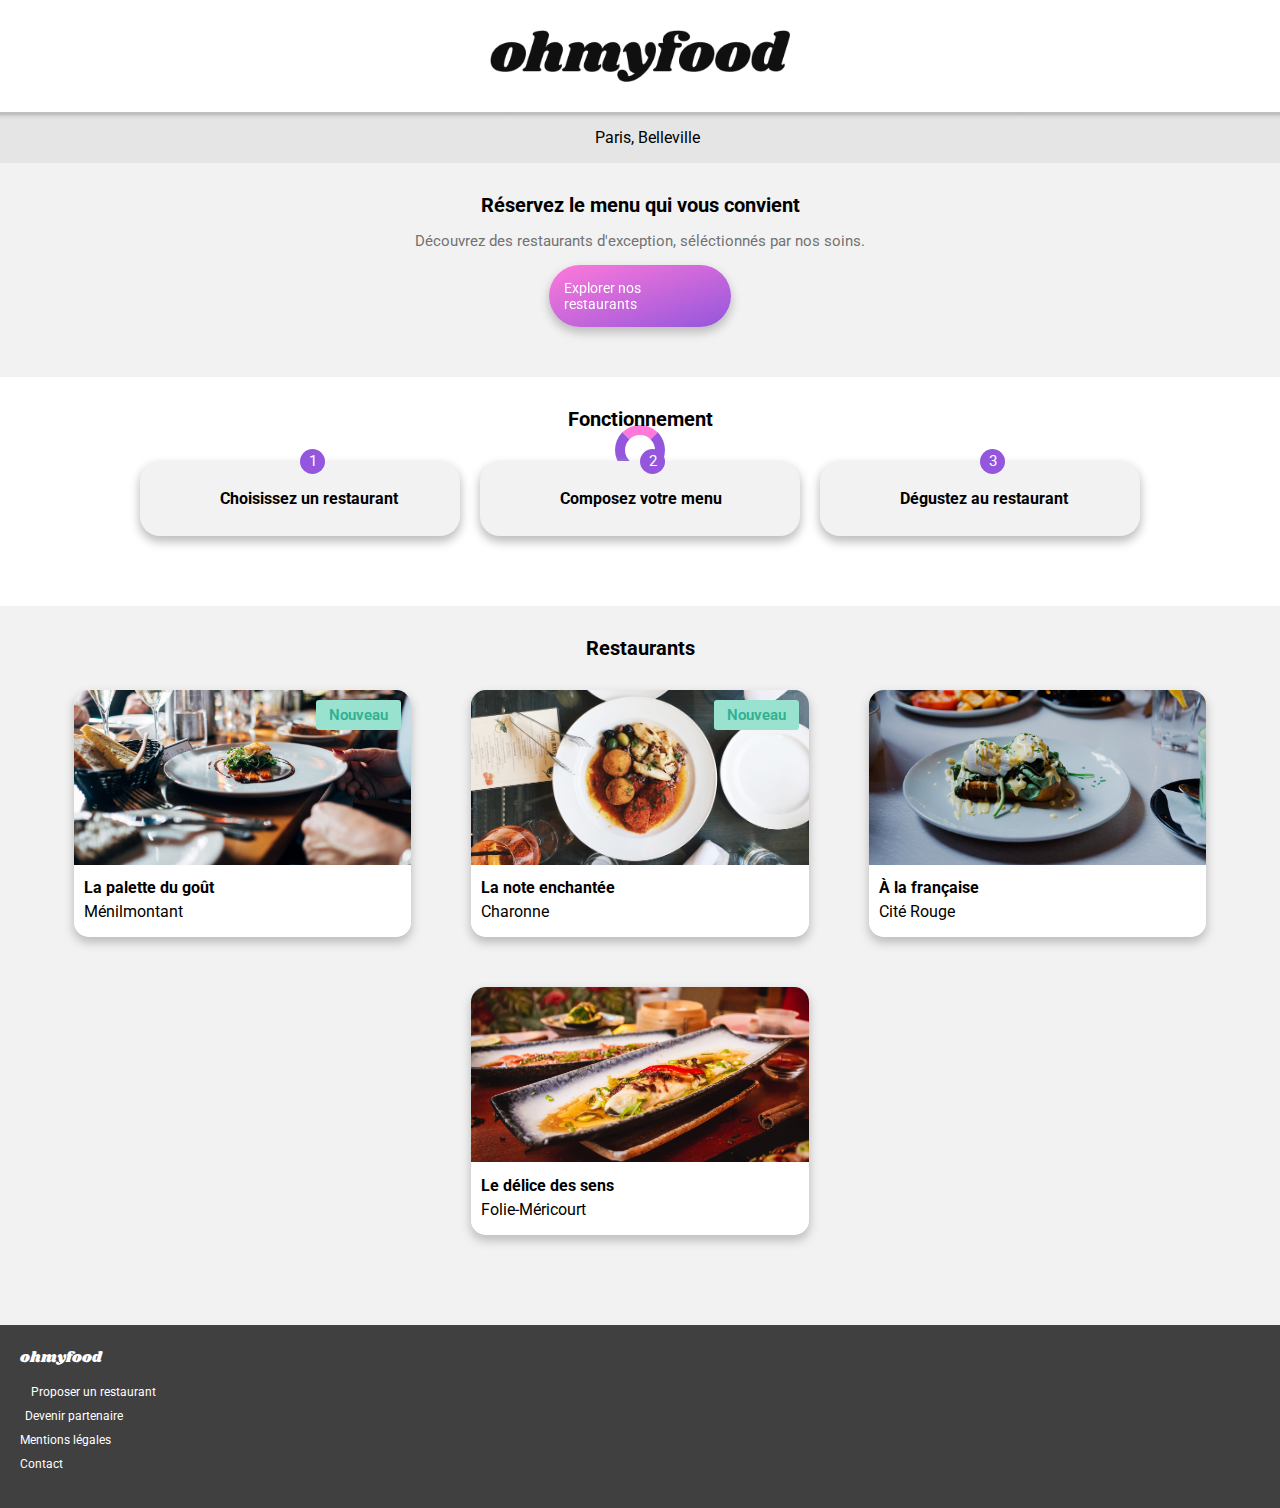
==== commit 1a94a0bd: "finalisation du projet avant envoi pour validation" ====
--- a/index.html
+++ b/index.html
@@ -39,119 +39,123 @@
             </div>
         </div>
         <div class="fonctionnement">
-            <h1 class="titre1--noncentre">Fonctionnement</h1>
-            <div class="fonctionnement__etiquette">
-                <div class="fonctionnement__numero"><p class="fonctionnement__numero--p">1</p></div>
-                <div class="fonctionnement__svg"><i class="fas fa-mobile-alt"></i></div>
-                <p class="fonctionnement__texte">Choisissez un restaurant</p>
-            </div>
-            <div class="fonctionnement__etiquette">
-                <div class="fonctionnement__numero"><p class="fonctionnement__numero--p">2</p></div>
-                <div class="fonctionnement__svg"><i class="fas fa-list"></i></div>
-                <p class="fonctionnement__texte">Composez votre menu</p>
-            </div>
-            <div class="fonctionnement__etiquette">
-                <div class="fonctionnement__numero"><p class="fonctionnement__numero--p">3</p></div>
-                <div class="fonctionnement__svg"><i class="fas fa-store"></i></div>
-                <p class="fonctionnement__texte">Dégustez au restaurant</p>
+            <h2 class="titre1--noncentre">Fonctionnement</h2>
+            <div id="fonctionnement__global">
+                <div class="fonctionnement__etiquette">
+                    <div class="fonctionnement__numero"><p class="fonctionnement__numero--p">1</p></div>
+                    <div class="fonctionnement__svg"><i class="fas fa-mobile-alt"></i></div>
+                    <p class="fonctionnement__texte">Choisissez un restaurant</p>
+                </div>
+                <div class="fonctionnement__etiquette">
+                    <div class="fonctionnement__numero"><p class="fonctionnement__numero--p">2</p></div>
+                    <div class="fonctionnement__svg"><i class="fas fa-list"></i></div>
+                    <p class="fonctionnement__texte">Composez votre menu</p>
+                </div>
+                <div class="fonctionnement__etiquette">
+                    <div class="fonctionnement__numero"><p class="fonctionnement__numero--p">3</p></div>
+                    <div class="fonctionnement__svg"><i class="fas fa-store"></i></div>
+                    <p class="fonctionnement__texte">Dégustez au restaurant</p>
+                </div>
             </div>
         </div>
     </section>
     <section id="restaurants">
-        <h1 class="titre1--noncentre">Restaurants</h1>
-        <div class="restaurant">
-            <a class="restaurant__lien" href="la_palette_du_gout.html">
-                <div class="restaurant__image">
-                    <img class="image1" src="images/restaurants/jay-wennington-N_Y88TWmGwA-unsplash.jpg" alt="Restaurant la palette du goût">
-                    <div class="restaurant__nouveau">
-                        <p class="texte3">Nouveau</p>
+        <h2 class="titre1--noncentre">Restaurants</h2>
+        <div id="restaurants__global">
+            <div class="restaurant">
+                <a class="restaurant__lien" href="la_palette_du_gout.html">
+                    <div class="restaurant__image">
+                        <img class="image1" src="images/restaurants/jay-wennington-N_Y88TWmGwA-unsplash.jpg" alt="Restaurant la palette du goût">
+                        <div class="restaurant__nouveau">
+                            <p class="texte3">Nouveau</p>
+                        </div>
                     </div>
-                </div>
-            </a>
-                <div class="restaurant__description">
-                    <div class="restaurant__partietexte">
-                        <h2 class="restaurant__titre">La palette du goût</h2>
-                        <p class="restaurant__texte">Ménilmontant</p>
+                </a>
+                    <div class="restaurant__description">
+                        <div class="restaurant__partietexte">
+                            <h2 class="restaurant__titre">La palette du goût</h2>
+                            <p class="restaurant__texte">Ménilmontant</p>
+                        </div>
+                        <div class="restaurant__coeur">
+                            <a href="#lien-coeur" id="lien-coeur">
+                                <span class="restaurant__coeur--vide"><i class="far fa-heart"></i></span>
+                                <span class="restaurant__coeur--plein"><i class="fas fa-heart"></i></span>
+                            </a>
+                        </div>
                     </div>
-                    <div class="restaurant__coeur">
-                        <a href="#lien-coeur" id="lien-coeur">
-                            <span class="restaurant__coeur--vide"><i class="far fa-heart"></i></span>
-                            <span class="restaurant__coeur--plein"><i class="fas fa-heart"></i></span>
-                        </a>
+                
+            </div>
+            <div class="restaurant">
+                <a class="restaurant__lien" href="la_note_enchantee.html">
+                    <div class="restaurant__image">
+                        <img class="image2" src="images/restaurants/stil-u2Lp8tXIcjw-unsplash.jpg" alt="Restaurant la palette du goût">
+                        <div class="restaurant__nouveau">
+                            <p class="texte3">Nouveau</p>
+                        </div>
                     </div>
-                </div>
-            
-        </div>
-        <div class="restaurant">
-            <a class="restaurant__lien" href="la_note_enchantee.html">
-                <div class="restaurant__image">
-                    <img class="image2" src="images/restaurants/stil-u2Lp8tXIcjw-unsplash.jpg" alt="Restaurant la palette du goût">
-                    <div class="restaurant__nouveau">
-                        <p class="texte3">Nouveau</p>
+                </a>
+                    <div class="restaurant__description">
+                        <div class="restaurant__partietexte">
+                            <h2 class="restaurant__titre">La note enchantée</h2>
+                            <p class="restaurant__texte">Charonne</p>
+                        </div>
+                        <div class="coeur2">
+                            <a href="#liencoeur2" id="liencoeur2">
+                                <span class="coeur2__vide"><i class="far fa-heart"></i></span>
+                                <span class="coeur2__plein"><i class="fas fa-heart"></i></span>
+                            </a>
+                        </div>
                     </div>
-                </div>
-            </a>
-                <div class="restaurant__description">
-                    <div class="restaurant__partietexte">
-                        <h2 class="restaurant__titre">La note enchantée</h2>
-                        <p class="restaurant__texte">Charonne</p>
+                
+            </div>
+            <div class="restaurant">
+                <a class="restaurant__lien" href="a_la_francaise.html">
+                    <div class="restaurant__image">
+                        <img class="image1" src="images/restaurants/toa-heftiba-DQKerTsQwi0-unsplash.jpg" alt="Restaurant la palette du goût">
                     </div>
-                    <div class="coeur2">
-                        <a href="#liencoeur2" id="liencoeur2">
-                            <span class="coeur2__vide"><i class="far fa-heart"></i></span>
-                            <span class="coeur2__plein"><i class="fas fa-heart"></i></span>
-                        </a>
+                </a>
+                    <div class="restaurant__description">
+                        <div class="restaurant__partietexte">
+                            <h2 class="restaurant__titre">À la française</h2>
+                            <p class="restaurant__texte">Cité Rouge</p>
+                        </div>
+                        <div class="coeur3">
+                            <a href="#liencoeur3" id="liencoeur3">
+                                <span class="coeur3__vide"><i class="far fa-heart"></i></span>
+                                <span class="coeur3__plein"><i class="fas fa-heart"></i></span>
+                            </a>
+                        </div>
                     </div>
-                </div>
-            
-        </div>
-        <div class="restaurant">
-            <a class="restaurant__lien" href="a_la_francaise.html">
-                <div class="restaurant__image">
-                    <img class="image1" src="images/restaurants/toa-heftiba-DQKerTsQwi0-unsplash.jpg" alt="Restaurant la palette du goût">
-                </div>
-            </a>
-                <div class="restaurant__description">
-                    <div class="restaurant__partietexte">
-                        <h2 class="restaurant__titre">À la française</h2>
-                        <p class="restaurant__texte">Cité Rouge</p>
+                
+            </div>
+            <div class="restaurant">
+                <a class="restaurant__lien" href="le_delice_des_sens.html">
+                    <div class="restaurant__image">
+                        <img class="image1" src="images/restaurants/louis-hansel-shotsoflouis-qNBGVyOCY8Q-unsplash.jpg" alt="Restaurant la palette du goût">
                     </div>
-                    <div class="coeur3">
-                        <a href="#liencoeur3" id="liencoeur3">
-                            <span class="coeur3__vide"><i class="far fa-heart"></i></span>
-                            <span class="coeur3__plein"><i class="fas fa-heart"></i></span>
-                        </a>
+                </a>
+                    <div class="restaurant__description">
+                        <div class="restaurant__partietexte">
+                            <h2 class="restaurant__titre">Le délice des sens</h2>
+                            <p class="restaurant__texte">Folie-Méricourt</p>
+                        </div>
+                        <div class="coeur4">
+                            <a href="#liencoeur4" id="liencoeur4">
+                                <span class="coeur4__vide"><i class="far fa-heart"></i></span>
+                                <span class="coeur4__plein"><i class="fas fa-heart"></i></span>
+                            </a>
+                        </div>
                     </div>
-                </div>
-            
-        </div>
-        <div class="restaurant">
-            <a class="restaurant__lien" href="le_delice_des_sens.html">
-                <div class="restaurant__image">
-                    <img class="image1" src="images/restaurants/louis-hansel-shotsoflouis-qNBGVyOCY8Q-unsplash.jpg" alt="Restaurant la palette du goût">
-                </div>
-            </a>
-                <div class="restaurant__description">
-                    <div class="restaurant__partietexte">
-                        <h2 class="restaurant__titre">Le délice des sens</h2>
-                        <p class="restaurant__texte">Folie-Méricourt</p>
-                    </div>
-                    <div class="coeur4">
-                        <a href="#liencoeur4" id="liencoeur4">
-                            <span class="coeur4__vide"><i class="far fa-heart"></i></span>
-                            <span class="coeur4__plein"><i class="fas fa-heart"></i></span>
-                        </a>
-                    </div>
-                </div>
-            
+                
+            </div>
         </div>
     </section>
     <footer>
         <div class="footer__texte">
-            <h1 class="titreohmyfood">ohmyfood</h1>
+            <h2 class="titreohmyfood">ohmyfood</h2>
             <ul class="liste">
-                <li><i class="fas fa-utensils"></i> Proposer un restaurant</li>
-                <li><i class="fas fa-hands-helping"></i> Devenir partenaire</li>
+                <li class="proposer"><i class="fas fa-utensils"></i><p class="proposer__p">Proposer un restaurant</p></li>
+                <li class="partenaire"><i class="fas fa-hands-helping"></i><p class="partenaire__p">Devenir partenaire</p></li>
                 <li>Mentions légales</li>
                 <li><a class="contact" href="mailto:florian.saliba@gmail.com">Contact</a></li>
             </ul>
--- a/style.css
+++ b/style.css
@@ -1,6 +1,6 @@
 /*     couleurs      */
+/*       polices        */
 /*        MIXINS         */
-/*       polices        */
 /*           KEYFRAMES              */
 @-webkit-keyframes apparition {
   0% {
@@ -839,6 +839,162 @@
   text-decoration: none;
 }
 
+#liencoeur6 {
+  text-decoration: none;
+}
+
+#liencoeur6:hover > .coeur6__plein {
+  height: 30px;
+}
+
+#liencoeur6:hover > .coeur6__vide {
+  opacity: 0;
+}
+
+#liencoeur6:visited > .coeur6__plein {
+  height: 30px;
+}
+
+#liencoeur6:visited > .coeur6__vide {
+  opacity: 0;
+}
+
+.coeur6 {
+  position: relative;
+  width: 25.08px;
+  height: 30px;
+  text-decoration: none;
+}
+
+.coeur6__vide {
+  color: black;
+  opacity: 1;
+  position: absolute;
+  font-size: 25px;
+  height: 30px;
+  -webkit-transition: opacity 600ms;
+  transition: opacity 600ms;
+  text-decoration: none;
+}
+
+.coeur6__plein {
+  position: absolute;
+  background: -webkit-gradient(linear, left top, right bottom, from(#FF79DA), to(#9356DC));
+  background: linear-gradient(to bottom right, #FF79DA, #9356DC);
+  background-clip: text;
+  -webkit-background-clip: text;
+  color: transparent;
+  font-size: 25px;
+  height: 0px;
+  -webkit-transition: height 700ms;
+  transition: height 700ms;
+  text-decoration: none;
+}
+
+#liencoeur7 {
+  text-decoration: none;
+}
+
+#liencoeur7:hover > .coeur7__plein {
+  height: 30px;
+}
+
+#liencoeur7:hover > .coeur7__vide {
+  opacity: 0;
+}
+
+#liencoeur7:visited > .coeur7__plein {
+  height: 30px;
+}
+
+#liencoeur7:visited > .coeur7__vide {
+  opacity: 0;
+}
+
+.coeur7 {
+  position: relative;
+  width: 25.08px;
+  height: 30px;
+  text-decoration: none;
+}
+
+.coeur7__vide {
+  color: black;
+  opacity: 1;
+  position: absolute;
+  font-size: 25px;
+  height: 30px;
+  -webkit-transition: opacity 600ms;
+  transition: opacity 600ms;
+  text-decoration: none;
+}
+
+.coeur7__plein {
+  position: absolute;
+  background: -webkit-gradient(linear, left top, right bottom, from(#FF79DA), to(#9356DC));
+  background: linear-gradient(to bottom right, #FF79DA, #9356DC);
+  background-clip: text;
+  -webkit-background-clip: text;
+  color: transparent;
+  font-size: 25px;
+  height: 0px;
+  -webkit-transition: height 700ms;
+  transition: height 700ms;
+  text-decoration: none;
+}
+
+#liencoeur8 {
+  text-decoration: none;
+}
+
+#liencoeur8:hover > .coeur8__plein {
+  height: 30px;
+}
+
+#liencoeur8:hover > .coeur8__vide {
+  opacity: 0;
+}
+
+#liencoeur8:visited > .coeur8__plein {
+  height: 30px;
+}
+
+#liencoeur8:visited > .coeur8__vide {
+  opacity: 0;
+}
+
+.coeur8 {
+  position: relative;
+  width: 25.08px;
+  height: 30px;
+  text-decoration: none;
+}
+
+.coeur8__vide {
+  color: black;
+  opacity: 1;
+  position: absolute;
+  font-size: 25px;
+  height: 30px;
+  -webkit-transition: opacity 600ms;
+  transition: opacity 600ms;
+  text-decoration: none;
+}
+
+.coeur8__plein {
+  position: absolute;
+  background: -webkit-gradient(linear, left top, right bottom, from(#FF79DA), to(#9356DC));
+  background: linear-gradient(to bottom right, #FF79DA, #9356DC);
+  background-clip: text;
+  -webkit-background-clip: text;
+  color: transparent;
+  font-size: 25px;
+  height: 0px;
+  -webkit-transition: height 700ms;
+  transition: height 700ms;
+  text-decoration: none;
+}
+
 .texte3 {
   text-align: center;
   vertical-align: center;
@@ -883,6 +1039,51 @@
   margin-top: 0px;
   padding-top: 10px;
   padding-left: 20px;
+}
+
+.proposer {
+  display: -webkit-box;
+  display: -ms-flexbox;
+  display: flex;
+  -webkit-box-orient: horizontal;
+  -webkit-box-direction: normal;
+      -ms-flex-direction: row;
+          flex-direction: row;
+  -webkit-box-pack: space-evenly;
+      -ms-flex-pack: space-evenly;
+          justify-content: space-evenly;
+  -webkit-box-align: center;
+      -ms-flex-align: center;
+          align-items: center;
+  margin-left: 2px;
+}
+
+.proposer__p {
+  margin-left: 9px;
+  margin-top: 0px;
+  margin-bottom: 0px;
+}
+
+.partenaire {
+  display: -webkit-box;
+  display: -ms-flexbox;
+  display: flex;
+  -webkit-box-orient: horizontal;
+  -webkit-box-direction: normal;
+      -ms-flex-direction: row;
+          flex-direction: row;
+  -webkit-box-pack: space-evenly;
+      -ms-flex-pack: space-evenly;
+          justify-content: space-evenly;
+  -webkit-box-align: center;
+      -ms-flex-align: center;
+          align-items: center;
+}
+
+.partenaire__p {
+  margin-left: 5px;
+  margin-top: 0px;
+  margin-bottom: 0px;
 }
 
 .titreohmyfood {
@@ -980,11 +1181,14 @@
 .menu__titre__titre1 {
   font-family: "Shrikhand";
   font-size: 30px;
+  margin-bottom: 0px;
 }
 
 .menu__titre2 {
   font-size: 20px;
   font-weight: lighter;
+  max-width: 337.5px;
+  margin: 50px auto 25px auto;
 }
 
 .menu__span {
@@ -992,6 +1196,7 @@
   border-bottom: solid;
   border-bottom-color: #99E2D0;
   border-bottom-width: 4px;
+  padding-bottom: 5px;
 }
 
 .menu__section {
@@ -1125,6 +1330,95 @@
           animation: apparition 4s;
 }
 
+.contenant_image2 {
+  height: 250px;
+  width: 100%;
+  overflow: hidden;
+}
+
+.image_ajustee2 {
+  width: 100%;
+  -o-object-fit: cover;
+     object-fit: cover;
+  -o-object-position: 0px 0px;
+     object-position: 0px 0px;
+}
+
+#lanoteenchantee {
+  display: -webkit-box;
+  display: -ms-flexbox;
+  display: flex;
+  -webkit-box-orient: vertical;
+  -webkit-box-direction: normal;
+      -ms-flex-direction: column;
+          flex-direction: column;
+  background-color: #F2F2F2;
+}
+
+.contenant_image {
+  height: 275px;
+  width: 100%;
+  overflow: hidden;
+}
+
+.image_ajustee {
+  width: 100%;
+  -o-object-fit: cover;
+     object-fit: cover;
+  -o-object-position: 0px  -100px;
+     object-position: 0px  -100px;
+}
+
+.contenant_image4 {
+  height: 250px;
+  width: 100%;
+  overflow: hidden;
+}
+
+.image_ajustee4 {
+  width: 100%;
+  -o-object-fit: cover;
+     object-fit: cover;
+  -o-object-position: 0px 0px;
+     object-position: 0px 0px;
+}
+
+#ledelicedessens {
+  display: -webkit-box;
+  display: -ms-flexbox;
+  display: flex;
+  -webkit-box-orient: vertical;
+  -webkit-box-direction: normal;
+      -ms-flex-direction: column;
+          flex-direction: column;
+  background-color: #F2F2F2;
+}
+
+.contenant_image3 {
+  height: 250px;
+  width: 100%;
+  overflow: hidden;
+}
+
+.image_ajustee3 {
+  width: 100%;
+  -o-object-fit: cover;
+     object-fit: cover;
+  -o-object-position: 0px 0px;
+     object-position: 0px 0px;
+}
+
+#alafrancaise {
+  display: -webkit-box;
+  display: -ms-flexbox;
+  display: flex;
+  -webkit-box-orient: vertical;
+  -webkit-box-direction: normal;
+      -ms-flex-direction: column;
+          flex-direction: column;
+  background-color: #F2F2F2;
+}
+
 .cache {
   position: absolute;
   z-index: -10;
@@ -1161,92 +1455,112 @@
           animation: apparition_main 3s forwards;
 }
 
-#lanoteenchantee {
-  display: -webkit-box;
-  display: -ms-flexbox;
-  display: flex;
-  -webkit-box-orient: vertical;
-  -webkit-box-direction: normal;
-      -ms-flex-direction: column;
-          flex-direction: column;
-  background-color: #F2F2F2;
-}
-
-.contenant_image {
-  height: 275px;
-  width: 100%;
-  overflow: hidden;
-}
-
-.image_ajustee {
-  width: 100%;
-  -o-object-fit: cover;
-     object-fit: cover;
-  -o-object-position: 0px  -100px;
-     object-position: 0px  -100px;
-}
-
-.contenant_image2 {
-  height: 250px;
-  width: 100%;
-  overflow: hidden;
-}
-
-.image_ajustee2 {
-  width: 100%;
-  -o-object-fit: cover;
-     object-fit: cover;
-  -o-object-position: 0px 0px;
-     object-position: 0px 0px;
-}
-
-.contenant_image3 {
-  height: 250px;
-  width: 100%;
-  overflow: hidden;
-}
-
-.image_ajustee3 {
-  width: 100%;
-  -o-object-fit: cover;
-     object-fit: cover;
-  -o-object-position: 0px 0px;
-     object-position: 0px 0px;
-}
-
-.contenant_image4 {
-  height: 250px;
-  width: 100%;
-  overflow: hidden;
-}
-
-.image_ajustee4 {
-  width: 100%;
-  -o-object-fit: cover;
-     object-fit: cover;
-  -o-object-position: 0px 0px;
-     object-position: 0px 0px;
-}
-
-#alafrancaise {
-  display: -webkit-box;
-  display: -ms-flexbox;
-  display: flex;
-  -webkit-box-orient: vertical;
-  -webkit-box-direction: normal;
-      -ms-flex-direction: column;
-          flex-direction: column;
-  background-color: #F2F2F2;
-}
-
-#ledelicedessens {
-  display: -webkit-box;
-  display: -ms-flexbox;
-  display: flex;
-  -webkit-box-orient: vertical;
-  -webkit-box-direction: normal;
-      -ms-flex-direction: column;
-          flex-direction: column;
-  background-color: #F2F2F2;
+@media (min-width: 1024px) {
+  .logoohmyfood {
+    width: 300px;
+    padding-top: 30px;
+    padding-bottom: 30px;
+  }
+  .titre1--centre {
+    width: 100%;
+  }
+  .texte2 {
+    width: 100%;
+  }
+  #fonctionnement__global {
+    width: 100%;
+    display: -webkit-box;
+    display: -ms-flexbox;
+    display: flex;
+    -webkit-box-orient: horizontal;
+    -webkit-box-direction: normal;
+        -ms-flex-direction: row;
+            flex-direction: row;
+    -webkit-box-pack: center;
+        -ms-flex-pack: center;
+            justify-content: center;
+  }
+  .fonctionnement__etiquette {
+    margin-right: 10px;
+    margin-left: 10px;
+  }
+  .fonctionnement__numero {
+    top: -12.5px;
+    left: 160px;
+  }
+  #restaurants__global {
+    display: -webkit-box;
+    display: -ms-flexbox;
+    display: flex;
+    -webkit-box-orient: horizontal;
+    -webkit-box-direction: normal;
+        -ms-flex-direction: row;
+            flex-direction: row;
+    -ms-flex-wrap: wrap;
+        flex-wrap: wrap;
+    -webkit-box-pack: center;
+        -ms-flex-pack: center;
+            justify-content: center;
+  }
+  .restaurant {
+    margin-right: 30px;
+    margin-left: 30px;
+    margin-bottom: 50px;
+  }
+  .titre1--noncentre {
+    text-align: center;
+  }
+  .menu {
+    top: 0px;
+  }
+  .menu__disposition {
+    display: -webkit-box;
+    display: -ms-flexbox;
+    display: flex;
+    -webkit-box-orient: horizontal;
+    -webkit-box-direction: normal;
+        -ms-flex-direction: row;
+            flex-direction: row;
+    -webkit-box-pack: center;
+        -ms-flex-pack: center;
+            justify-content: center;
+    -ms-flex-wrap: wrap;
+        flex-wrap: wrap;
+  }
+  .menu__plat {
+    margin-left: 10px;
+    margin-right: 10px;
+  }
+  .menu__titre {
+    -webkit-box-pack: center;
+        -ms-flex-pack: center;
+            justify-content: center;
+  }
+  .menu__titre__titre1 {
+    margin-right: 30px;
+  }
+  .menu__titre2 {
+    text-align: center;
+    margin-bottom: 40px;
+  }
+  .bouton__commander {
+    margin-bottom: 50px;
+  }
+  .image_ajustee {
+    -o-object-position: 0px -800px;
+       object-position: 0px -800px;
+  }
+  .image_ajustee2 {
+    -o-object-position: 0px -450px;
+       object-position: 0px -450px;
+  }
+  .image_ajustee3 {
+    -o-object-position: 0px -450px;
+       object-position: 0px -450px;
+  }
+  .image_ajustee4 {
+    -o-object-position: 0px -500px;
+       object-position: 0px -500px;
+  }
 }
 /*# sourceMappingURL=style.css.map */